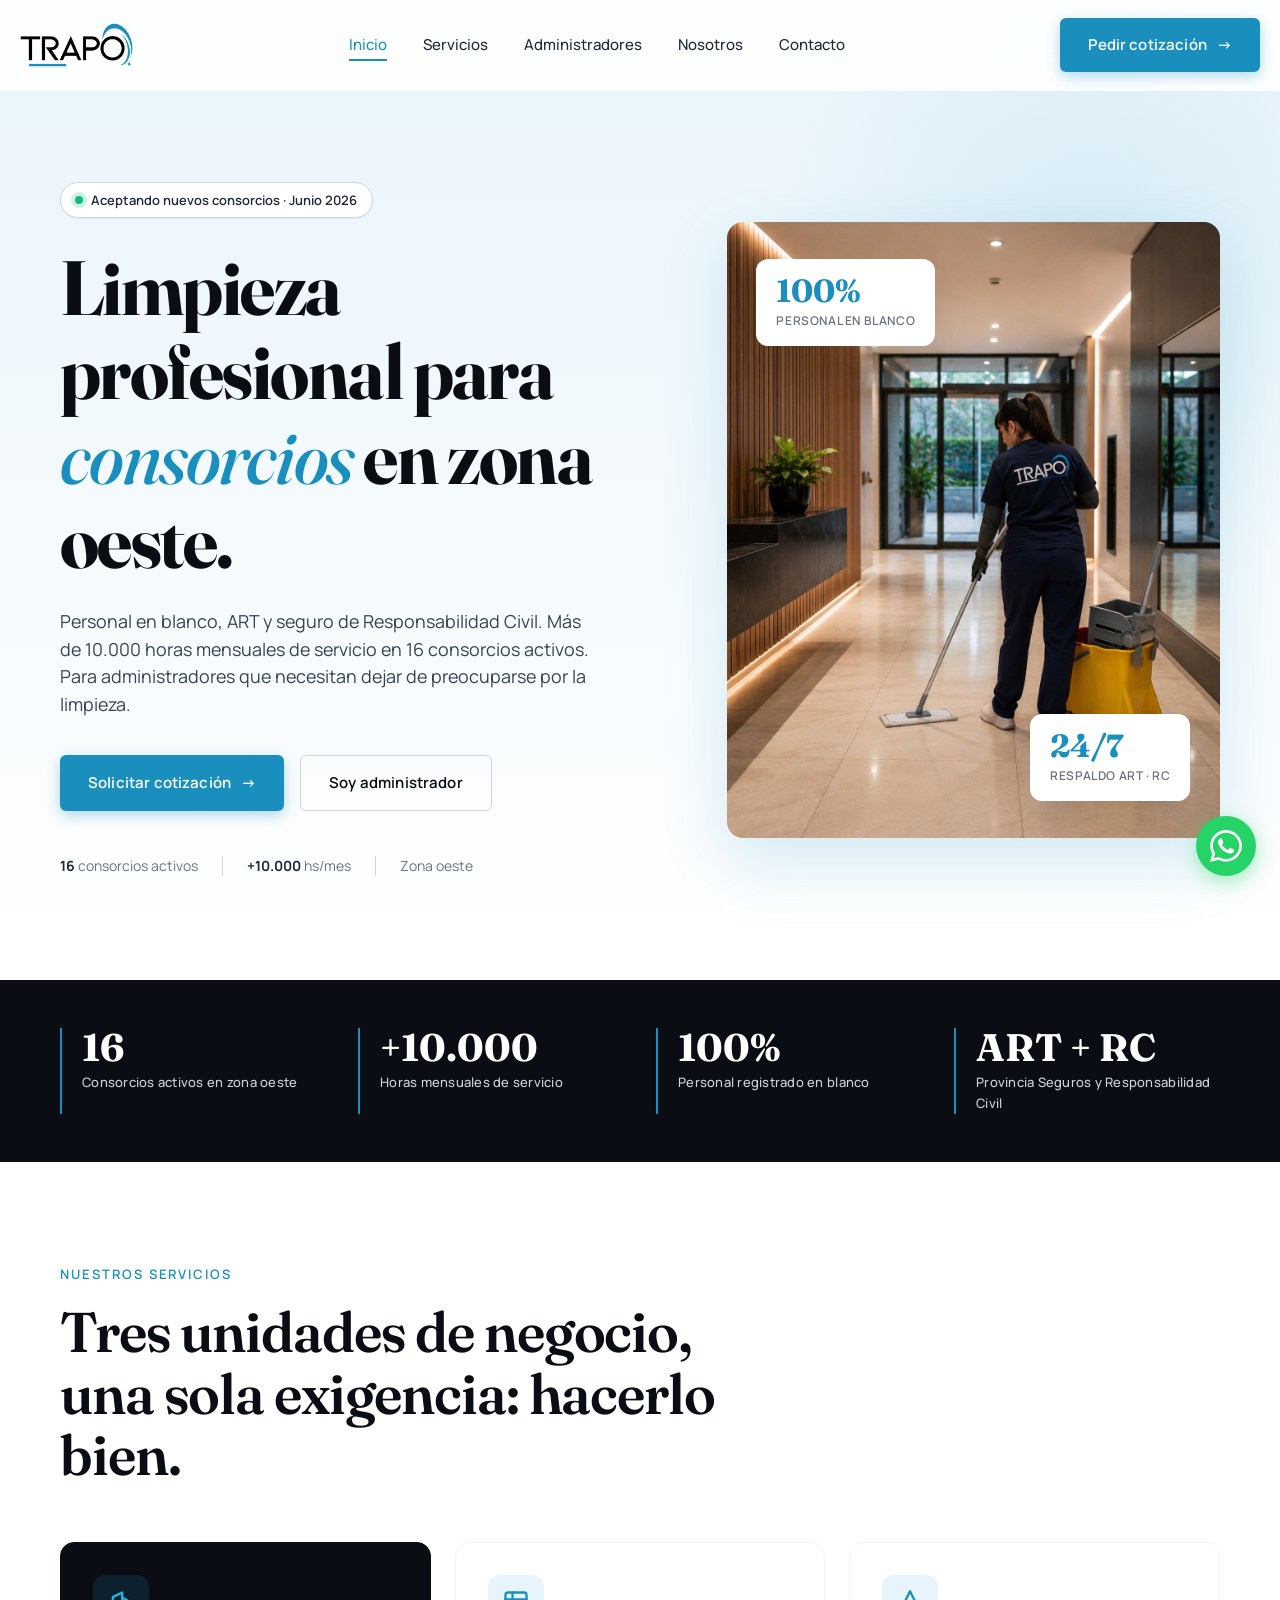
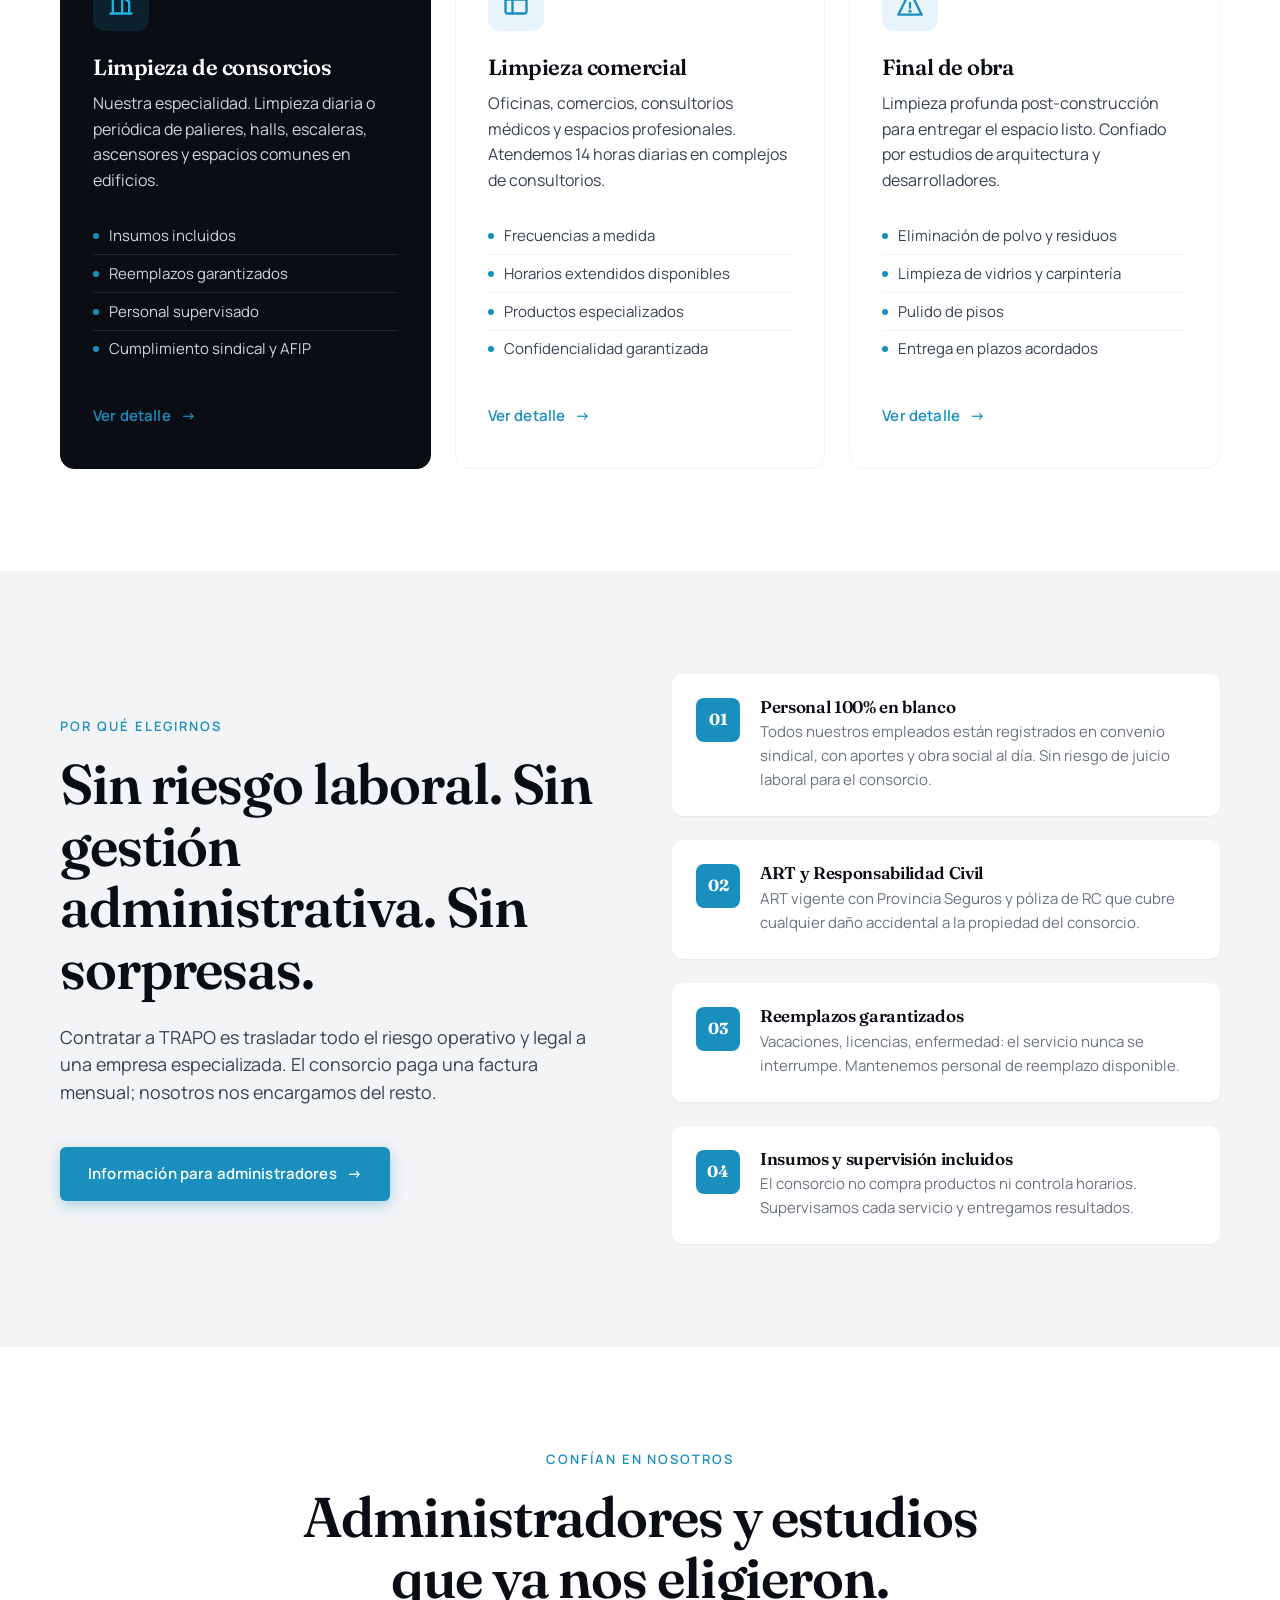
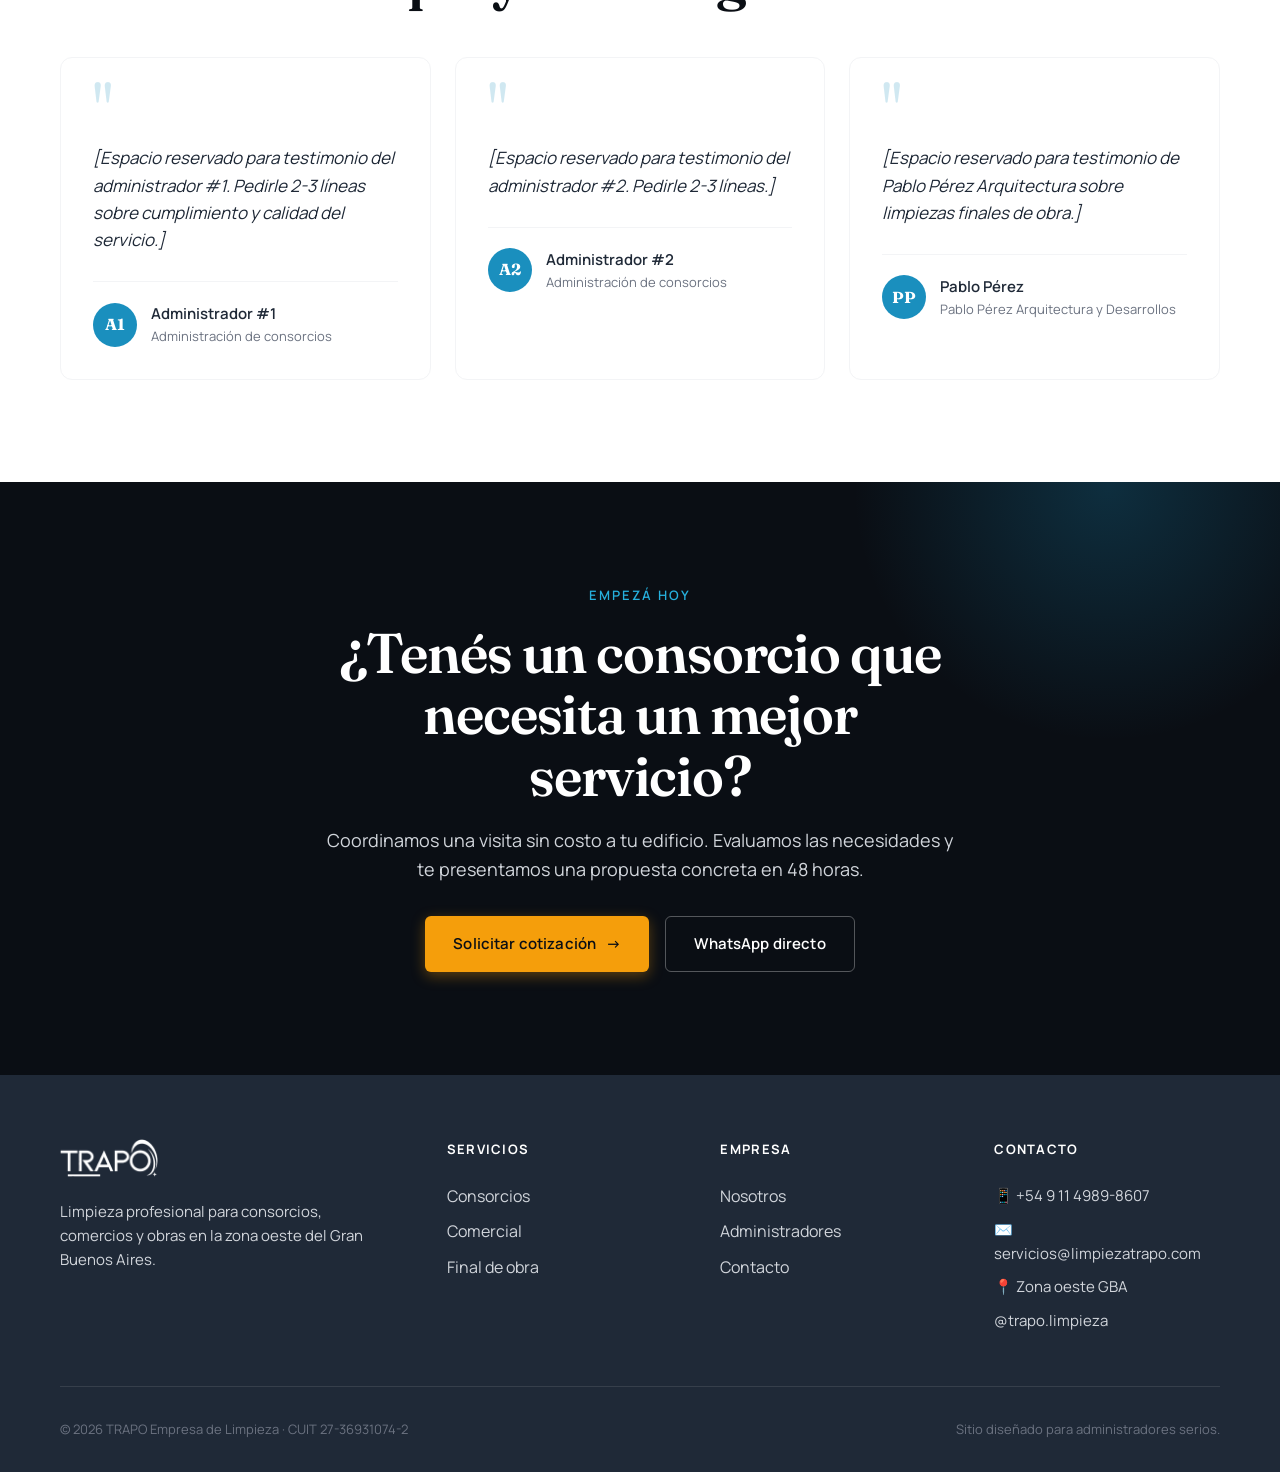
==== index.html @ 87a438f0 "Primer commit: sitio web Limpieza TRAPO" ====
<!DOCTYPE html>
<html lang="es">
<head>
  <meta charset="UTF-8">
  <meta name="viewport" content="width=device-width, initial-scale=1.0">
  <title>TRAPO · Limpieza profesional para consorcios en zona oeste</title>
  <meta name="description" content="Empresa de limpieza especializada en consorcios. Personal en blanco, ART y seguro de Responsabilidad Civil. 16 consorcios activos en zona oeste de Buenos Aires.">
  <meta property="og:title" content="TRAPO - Empresa de Limpieza">
  <meta property="og:description" content="Limpieza profesional para consorcios en zona oeste. Personal en blanco, ART y RC. Más de 10.000 horas mensuales de servicio.">
  <meta property="og:type" content="website">
  <link rel="icon" type="image/svg+xml" href="data:image/svg+xml,%3Csvg xmlns='http://www.w3.org/2000/svg' viewBox='0 0 100 100'%3E%3Crect width='100' height='100' rx='20' fill='%231A8FBE'/%3E%3Ctext x='50' y='68' font-family='Georgia' font-size='56' font-weight='bold' text-anchor='middle' fill='white'%3ET%3C/text%3E%3C/svg%3E">
  <link rel="stylesheet" href="css/style.css?v=3">
</head>
<body>

  <!-- HEADER -->
  <header class="site-header">
    <div class="container nav">
      <a href="index.html" class="logo" aria-label="TRAPO Empresa de Limpieza">
        <img src="images/logo-trapo.png?v=2" alt="TRAPO Empresa de Limpieza">
      </a>
      <ul class="nav-links">
        <li><a href="index.html" class="active">Inicio</a></li>
        <li><a href="servicios.html">Servicios</a></li>
        <li><a href="administradores.html">Administradores</a></li>
        <li><a href="nosotros.html">Nosotros</a></li>
        <li><a href="contacto.html">Contacto</a></li>
      </ul>
      <div class="nav-cta">
        <a href="contacto.html" class="btn btn-primary">Pedir cotización<span class="arrow">→</span></a>
      </div>
      <button class="mobile-toggle" aria-label="Menú">
        <span></span><span></span><span></span>
      </button>
    </div>
  </header>

  <!-- HERO -->
  <section class="hero">
    <div class="container hero-grid">
      <div class="hero-content reveal">
        <div class="hero-eyebrow">
          <span class="dot"></span>
          <span>Aceptando nuevos consorcios · Junio 2026</span>
        </div>
        <h1 class="h-display">
          Limpieza profesional para <em>consorcios</em> en zona oeste.
        </h1>
        <p class="lead">
          Personal en blanco, ART y seguro de Responsabilidad Civil. Más de 10.000 horas mensuales de servicio en 16 consorcios activos. Para administradores que necesitan dejar de preocuparse por la limpieza.
        </p>
        <div class="hero-ctas">
          <a href="contacto.html" class="btn btn-primary">Solicitar cotización<span class="arrow">→</span></a>
          <a href="administradores.html" class="btn btn-outline">Soy administrador</a>
        </div>
        <div class="hero-trust">
          <div><strong>16</strong> consorcios activos</div>
          <span class="divider"></span>
          <div><strong>+10.000</strong> hs/mes</div>
          <span class="divider"></span>
          <div>Zona oeste</div>
        </div>
      </div>

      <div class="hero-visual reveal reveal-delay-1">
        <img src="images/hero-home.jpg?v=3" alt="Personal de TRAPO realizando limpieza profesional en palier de consorcio">
        <div class="badge-stat badge-1">
          <div class="num">100%</div>
          <div class="lbl">Personal en blanco</div>
        </div>
        <div class="badge-stat badge-2">
          <div class="num">24/7</div>
          <div class="lbl">Respaldo ART · RC</div>
        </div>
      </div>
    </div>
  </section>

  <!-- TRUST STRIP -->
  <section class="trust-strip">
    <div class="container">
      <div class="trust-grid">
        <div class="trust-item reveal">
          <div class="num">16</div>
          <div class="lbl">Consorcios activos en zona oeste</div>
        </div>
        <div class="trust-item reveal reveal-delay-1">
          <div class="num">+10.000</div>
          <div class="lbl">Horas mensuales de servicio</div>
        </div>
        <div class="trust-item reveal reveal-delay-2">
          <div class="num">100%</div>
          <div class="lbl">Personal registrado en blanco</div>
        </div>
        <div class="trust-item reveal reveal-delay-3">
          <div class="num">ART + RC</div>
          <div class="lbl">Provincia Seguros y Responsabilidad Civil</div>
        </div>
      </div>
    </div>
  </section>

  <!-- SERVICIOS -->
  <section id="servicios">
    <div class="container">
      <div style="max-width: 720px; margin-bottom: 1rem;" class="reveal">
        <div class="eyebrow">Nuestros servicios</div>
        <h2 class="h-1">Tres unidades de negocio, una sola exigencia: hacerlo bien.</h2>
      </div>

      <div class="services-grid">
        <div class="service-card featured reveal">
          <div class="service-icon">
            <svg width="28" height="28" viewBox="0 0 24 24" fill="none" stroke="currentColor" stroke-width="2" stroke-linecap="round" stroke-linejoin="round">
              <path d="M3 21h18"/><path d="M5 21V7l8-4v18"/><path d="M19 21V11l-6-4"/>
            </svg>
          </div>
          <h3>Limpieza de consorcios</h3>
          <p>Nuestra especialidad. Limpieza diaria o periódica de palieres, halls, escaleras, ascensores y espacios comunes en edificios.</p>
          <ul class="features">
            <li>Insumos incluidos</li>
            <li>Reemplazos garantizados</li>
            <li>Personal supervisado</li>
            <li>Cumplimiento sindical y AFIP</li>
          </ul>
          <a href="servicios.html#consorcios" class="btn btn-ghost">Ver detalle<span class="arrow">→</span></a>
        </div>

        <div class="service-card reveal reveal-delay-1">
          <div class="service-icon">
            <svg width="28" height="28" viewBox="0 0 24 24" fill="none" stroke="currentColor" stroke-width="2" stroke-linecap="round" stroke-linejoin="round">
              <rect x="3" y="3" width="18" height="18" rx="2"/><path d="M9 3v18M3 9h18"/>
            </svg>
          </div>
          <h3>Limpieza comercial</h3>
          <p>Oficinas, comercios, consultorios médicos y espacios profesionales. Atendemos 14 horas diarias en complejos de consultorios.</p>
          <ul class="features">
            <li>Frecuencias a medida</li>
            <li>Horarios extendidos disponibles</li>
            <li>Productos especializados</li>
            <li>Confidencialidad garantizada</li>
          </ul>
          <a href="servicios.html#comercial" class="btn btn-ghost">Ver detalle<span class="arrow">→</span></a>
        </div>

        <div class="service-card reveal reveal-delay-2">
          <div class="service-icon">
            <svg width="28" height="28" viewBox="0 0 24 24" fill="none" stroke="currentColor" stroke-width="2" stroke-linecap="round" stroke-linejoin="round">
              <path d="M2 22L12 2l10 20H2z"/><path d="M12 16v-4"/><circle cx="12" cy="19" r="0.5" fill="currentColor"/>
            </svg>
          </div>
          <h3>Final de obra</h3>
          <p>Limpieza profunda post-construcción para entregar el espacio listo. Confiado por estudios de arquitectura y desarrolladores.</p>
          <ul class="features">
            <li>Eliminación de polvo y residuos</li>
            <li>Limpieza de vidrios y carpintería</li>
            <li>Pulido de pisos</li>
            <li>Entrega en plazos acordados</li>
          </ul>
          <a href="servicios.html#obra" class="btn btn-ghost">Ver detalle<span class="arrow">→</span></a>
        </div>
      </div>
    </div>
  </section>

  <!-- POR QUE TRAPO -->
  <section class="why-section">
    <div class="container why-grid">
      <div class="why-content reveal">
        <div class="eyebrow">Por qué elegirnos</div>
        <h2 class="h-1">Sin riesgo laboral. Sin gestión administrativa. Sin sorpresas.</h2>
        <p class="lead">
          Contratar a TRAPO es trasladar todo el riesgo operativo y legal a una empresa especializada. El consorcio paga una factura mensual; nosotros nos encargamos del resto.
        </p>
        <a href="administradores.html" class="btn btn-primary">Información para administradores<span class="arrow">→</span></a>
      </div>

      <div class="why-list">
        <div class="why-item reveal">
          <div class="ic">01</div>
          <div>
            <h4>Personal 100% en blanco</h4>
            <p>Todos nuestros empleados están registrados en convenio sindical, con aportes y obra social al día. Sin riesgo de juicio laboral para el consorcio.</p>
          </div>
        </div>
        <div class="why-item reveal reveal-delay-1">
          <div class="ic">02</div>
          <div>
            <h4>ART y Responsabilidad Civil</h4>
            <p>ART vigente con Provincia Seguros y póliza de RC que cubre cualquier daño accidental a la propiedad del consorcio.</p>
          </div>
        </div>
        <div class="why-item reveal reveal-delay-2">
          <div class="ic">03</div>
          <div>
            <h4>Reemplazos garantizados</h4>
            <p>Vacaciones, licencias, enfermedad: el servicio nunca se interrumpe. Mantenemos personal de reemplazo disponible.</p>
          </div>
        </div>
        <div class="why-item reveal reveal-delay-3">
          <div class="ic">04</div>
          <div>
            <h4>Insumos y supervisión incluidos</h4>
            <p>El consorcio no compra productos ni controla horarios. Supervisamos cada servicio y entregamos resultados.</p>
          </div>
        </div>
      </div>
    </div>
  </section>

  <!-- REFERENCIAS -->
  <section id="referencias">
    <div class="container">
      <div style="text-align: center; max-width: 680px; margin: 0 auto;" class="reveal">
        <div class="eyebrow">Confían en nosotros</div>
        <h2 class="h-1">Administradores y estudios que ya nos eligieron.</h2>
      </div>

      <div class="references-grid">
        <div class="reference-card reveal">
          <div class="quote-mark">"</div>
          <blockquote>
            [Espacio reservado para testimonio del administrador #1. Pedirle 2-3 líneas sobre cumplimiento y calidad del servicio.]
          </blockquote>
          <div class="reference-author">
            <div class="avatar">A1</div>
            <div>
              <div class="name">Administrador #1</div>
              <div class="role">Administración de consorcios</div>
            </div>
          </div>
        </div>

        <div class="reference-card reveal reveal-delay-1">
          <div class="quote-mark">"</div>
          <blockquote>
            [Espacio reservado para testimonio del administrador #2. Pedirle 2-3 líneas.]
          </blockquote>
          <div class="reference-author">
            <div class="avatar">A2</div>
            <div>
              <div class="name">Administrador #2</div>
              <div class="role">Administración de consorcios</div>
            </div>
          </div>
        </div>

        <div class="reference-card reveal reveal-delay-2">
          <div class="quote-mark">"</div>
          <blockquote>
            [Espacio reservado para testimonio de Pablo Pérez Arquitectura sobre limpiezas finales de obra.]
          </blockquote>
          <div class="reference-author">
            <div class="avatar">PP</div>
            <div>
              <div class="name">Pablo Pérez</div>
              <div class="role">Pablo Pérez Arquitectura y Desarrollos</div>
            </div>
          </div>
        </div>
      </div>
    </div>
  </section>

  <!-- CTA FINAL -->
  <section class="cta-section">
    <div class="container cta-content reveal">
      <div class="eyebrow" style="color: var(--trapo-cyan)">Empezá hoy</div>
      <h2 class="h-1">¿Tenés un consorcio que necesita un mejor servicio?</h2>
      <p>Coordinamos una visita sin costo a tu edificio. Evaluamos las necesidades y te presentamos una propuesta concreta en 48 horas.</p>
      <div class="cta-buttons">
        <a href="contacto.html" class="btn btn-accent">Solicitar cotización<span class="arrow">→</span></a>
        <a href="https://wa.me/5491149898607" class="btn btn-outline" style="color: white; border-color: rgba(255,255,255,0.3);">WhatsApp directo</a>
      </div>
    </div>
  </section>

  <!-- FOOTER -->
  <footer class="footer">
    <div class="container">
      <div class="footer-grid">
        <div class="footer-brand">
          <a href="index.html" class="logo" aria-label="TRAPO Empresa de Limpieza">
            <img src="images/logo-trapo.png?v=2" alt="TRAPO Empresa de Limpieza">
          </a>
          <p>Limpieza profesional para consorcios, comercios y obras en la zona oeste del Gran Buenos Aires.</p>
        </div>
        <div>
          <h5>Servicios</h5>
          <ul>
            <li><a href="servicios.html#consorcios">Consorcios</a></li>
            <li><a href="servicios.html#comercial">Comercial</a></li>
            <li><a href="servicios.html#obra">Final de obra</a></li>
          </ul>
        </div>
        <div>
          <h5>Empresa</h5>
          <ul>
            <li><a href="nosotros.html">Nosotros</a></li>
            <li><a href="administradores.html">Administradores</a></li>
            <li><a href="contacto.html">Contacto</a></li>
          </ul>
        </div>
        <div>
          <h5>Contacto</h5>
          <ul class="footer-contact">
            <li>📱 +54 9 11 4989-8607</li>
            <li>✉️ servicios@limpiezatrapo.com</li>
            <li>📍 Zona oeste GBA</li>
            <li><a href="https://instagram.com/trapo.limpieza" target="_blank">@trapo.limpieza</a></li>
          </ul>
        </div>
      </div>
      <div class="footer-bottom">
        <div>© 2026 TRAPO Empresa de Limpieza · CUIT 27-36931074-2</div>
        <div>Sitio diseñado para administradores serios.</div>
      </div>
    </div>
  </footer>

  <script src="js/main.js?v=2"></script>
  <!-- BOTON FLOTANTE WHATSAPP -->
  <a href="https://wa.me/5491149898607?text=Hola%20TRAPO,%20quer%C3%ADa%20consultarles%20sobre%20sus%20servicios%20de%20limpieza" class="wa-float" target="_blank" aria-label="Contactar por WhatsApp">
    <span class="wa-float-label">¿Hablamos por WhatsApp?</span>
    <div class="wa-float-btn">
      <svg viewBox="0 0 24 24" fill="currentColor"><path d="M.057 24l1.687-6.163c-1.041-1.804-1.588-3.849-1.587-5.946.003-6.556 5.338-11.891 11.893-11.891 3.181.001 6.167 1.24 8.413 3.488 2.245 2.248 3.481 5.236 3.48 8.414-.003 6.557-5.338 11.892-11.893 11.892-1.99-.001-3.951-.5-5.688-1.448l-6.305 1.654zm6.597-3.807c1.676.995 3.276 1.591 5.392 1.592 5.448 0 9.886-4.434 9.889-9.885.002-5.462-4.415-9.89-9.881-9.892-5.452 0-9.887 4.434-9.889 9.884-.001 2.225.651 3.891 1.746 5.634l-.999 3.648 3.742-.981zm11.387-5.464c-.074-.124-.272-.198-.57-.347-.297-.149-1.758-.868-2.031-.967-.272-.099-.47-.149-.669.149-.198.297-.768.967-.941 1.165-.173.198-.347.223-.644.074-.297-.149-1.255-.462-2.39-1.475-.883-.788-1.48-1.761-1.653-2.059-.173-.297-.018-.458.13-.606.134-.133.297-.347.446-.521.151-.172.2-.296.3-.495.099-.198.05-.372-.025-.521-.075-.148-.669-1.611-.916-2.206-.242-.579-.487-.501-.669-.51l-.57-.01c-.198 0-.52.074-.792.372s-1.04 1.016-1.04 2.479 1.065 2.876 1.213 3.074c.149.198 2.095 3.2 5.076 4.487.709.306 1.263.489 1.694.626.712.226 1.36.194 1.872.118.571-.085 1.758-.719 2.006-1.413.248-.695.248-1.29.173-1.414z"/></svg>
    </div>
  </a>
</body>
</html>
---- css/style.css ----
/* ============================================
   TRAPO - Empresa de Limpieza
   Sistema de diseño
   ============================================ */

@import url('https://fonts.googleapis.com/css2?family=Fraunces:opsz,wght@9..144,400;9..144,500;9..144,600;9..144,700;9..144,800&family=Manrope:wght@300;400;500;600;700;800&display=swap');

:root {
  /* Paleta TRAPO */
  --trapo-blue: #1A8FBE;
  --trapo-blue-dark: #0F6B92;
  --trapo-blue-light: #E8F4FB;
  --trapo-cyan: #26B0DD;
  --trapo-black: #0A0E14;
  --trapo-charcoal: #1F2937;
  --trapo-gray-700: #374151;
  --trapo-gray-500: #6B7280;
  --trapo-gray-300: #D1D5DB;
  --trapo-gray-100: #F3F4F6;
  --trapo-white: #FFFFFF;
  --trapo-accent: #F59E0B; /* CTAs */
  --trapo-accent-dark: #D97706;

  /* Tipografía */
  --font-display: 'Fraunces', Georgia, serif;
  --font-body: 'Manrope', -apple-system, sans-serif;

  /* Espaciado */
  --section-padding: clamp(4rem, 8vw, 7rem);
  --container-max: 1240px;
  --container-padding: clamp(1.25rem, 4vw, 2.5rem);

  /* Sombras */
  --shadow-sm: 0 1px 2px rgba(10, 14, 20, 0.05);
  --shadow-md: 0 4px 16px rgba(10, 14, 20, 0.08);
  --shadow-lg: 0 16px 48px rgba(10, 14, 20, 0.12);
  --shadow-xl: 0 24px 64px rgba(26, 143, 190, 0.18);

  /* Transiciones */
  --t-fast: 180ms ease;
  --t-base: 280ms cubic-bezier(0.22, 1, 0.36, 1);
  --t-slow: 480ms cubic-bezier(0.22, 1, 0.36, 1);
}

/* ============================================
   Reset y base
   ============================================ */
*, *::before, *::after {
  margin: 0;
  padding: 0;
  box-sizing: border-box;
}

html {
  scroll-behavior: smooth;
  -webkit-font-smoothing: antialiased;
  -moz-osx-font-smoothing: grayscale;
}

body {
  font-family: var(--font-body);
  font-size: 16px;
  line-height: 1.6;
  color: var(--trapo-charcoal);
  background: var(--trapo-white);
  overflow-x: hidden;
}

img {
  max-width: 100%;
  height: auto;
  display: block;
}

a {
  color: inherit;
  text-decoration: none;
  transition: var(--t-fast);
}

button {
  font-family: inherit;
  cursor: pointer;
  border: none;
  background: none;
}

/* ============================================
   Tipografía
   ============================================ */
h1, h2, h3, h4 {
  font-family: var(--font-display);
  font-weight: 600;
  line-height: 1.1;
  letter-spacing: -0.02em;
  color: var(--trapo-black);
}

.h-display {
  font-size: clamp(2.5rem, 6vw, 5rem);
  font-weight: 700;
  font-variation-settings: "opsz" 144;
}

.h-1 { font-size: clamp(2rem, 4.5vw, 3.5rem); }
.h-2 { font-size: clamp(1.75rem, 3.5vw, 2.5rem); }
.h-3 { font-size: clamp(1.25rem, 2vw, 1.5rem); font-weight: 600; }

.eyebrow {
  font-family: var(--font-body);
  font-size: 0.8125rem;
  font-weight: 600;
  letter-spacing: 0.15em;
  text-transform: uppercase;
  color: var(--trapo-blue);
  margin-bottom: 1rem;
}

.lead {
  font-size: clamp(1.0625rem, 1.4vw, 1.25rem);
  line-height: 1.55;
  color: var(--trapo-gray-700);
  font-weight: 400;
}

/* ============================================
   Layout
   ============================================ */
.container {
  max-width: var(--container-max);
  margin: 0 auto;
  padding-left: var(--container-padding);
  padding-right: var(--container-padding);
}

section {
  padding-top: var(--section-padding);
  padding-bottom: var(--section-padding);
}

/* ============================================
   Botones
   ============================================ */
.btn {
  display: inline-flex;
  align-items: center;
  gap: 0.625rem;
  padding: 0.95rem 1.75rem;
  font-family: var(--font-body);
  font-size: 0.9375rem;
  font-weight: 600;
  letter-spacing: 0.01em;
  border-radius: 6px;
  transition: var(--t-base);
  white-space: nowrap;
}

.btn-primary {
  background: var(--trapo-blue);
  color: var(--trapo-white);
  box-shadow: 0 4px 14px rgba(26, 143, 190, 0.35);
}
.btn-primary:hover {
  background: var(--trapo-blue-dark);
  transform: translateY(-2px);
  box-shadow: 0 8px 24px rgba(26, 143, 190, 0.45);
}

.btn-accent {
  background: var(--trapo-accent);
  color: var(--trapo-black);
  box-shadow: 0 4px 14px rgba(245, 158, 11, 0.35);
}
.btn-accent:hover {
  background: var(--trapo-accent-dark);
  color: var(--trapo-white);
  transform: translateY(-2px);
}

.btn-outline {
  background: transparent;
  color: var(--trapo-black);
  border: 1.5px solid var(--trapo-gray-300);
}
.btn-outline:hover {
  border-color: var(--trapo-blue);
  color: var(--trapo-blue);
}

.btn-ghost {
  background: transparent;
  color: var(--trapo-blue);
  padding: 0.5rem 0;
}
.btn-ghost:hover {
  color: var(--trapo-blue-dark);
  gap: 0.875rem;
}

.btn .arrow {
  transition: transform var(--t-base);
}
.btn:hover .arrow {
  transform: translateX(3px);
}

/* ============================================
   Header / Navbar
   ============================================ */
.site-header {
  position: fixed;
  top: 0;
  left: 0;
  right: 0;
  z-index: 1000;
  background: rgba(255, 255, 255, 0.92);
  backdrop-filter: blur(20px) saturate(180%);
  -webkit-backdrop-filter: blur(20px) saturate(180%);
  border-bottom: 1px solid transparent;
  transition: var(--t-base);
}
.site-header.scrolled {
  border-bottom-color: var(--trapo-gray-100);
  box-shadow: var(--shadow-sm);
}

.nav {
  display: flex;
  align-items: center;
  justify-content: space-between;
  padding: 1.125rem 0;
}

.logo {
  display: inline-flex;
  align-items: center;
  text-decoration: none;
  transition: var(--t-fast);
  flex-shrink: 0;
}
.logo:hover { opacity: 0.85; }
.logo img {
  height: 44px;
  width: auto;
  max-width: 160px;
  display: block;
  object-fit: contain;
}
/* Footer mantiene texto blanco bajo el logo */
.footer .logo img {
  filter: brightness(0) invert(1);
  height: 38px;
  max-width: 140px;
}
@media (max-width: 720px) {
  .logo img { height: 36px; max-width: 130px; }
}

.nav-links {
  display: flex;
  gap: 2.25rem;
  list-style: none;
}
.nav-links a {
  font-size: 0.9375rem;
  font-weight: 500;
  color: var(--trapo-charcoal);
  position: relative;
}
.nav-links a::after {
  content: '';
  position: absolute;
  bottom: -6px;
  left: 0;
  right: 0;
  height: 2px;
  background: var(--trapo-blue);
  transform: scaleX(0);
  transform-origin: left;
  transition: transform var(--t-base);
}
.nav-links a:hover::after,
.nav-links a.active::after {
  transform: scaleX(1);
}
.nav-links a.active { color: var(--trapo-blue); }

.nav-cta { display: flex; gap: 0.75rem; align-items: center; }

.mobile-toggle {
  display: none;
  width: 40px;
  height: 40px;
  position: relative;
}
.mobile-toggle span {
  position: absolute;
  left: 8px;
  right: 8px;
  height: 2px;
  background: var(--trapo-black);
  transition: var(--t-base);
}
.mobile-toggle span:nth-child(1) { top: 13px; }
.mobile-toggle span:nth-child(2) { top: 19px; }
.mobile-toggle span:nth-child(3) { top: 25px; }
.mobile-toggle.open span:nth-child(1) { top: 19px; transform: rotate(45deg); }
.mobile-toggle.open span:nth-child(2) { opacity: 0; }
.mobile-toggle.open span:nth-child(3) { top: 19px; transform: rotate(-45deg); }

/* ============================================
   HERO
   ============================================ */
.hero {
  padding-top: calc(var(--section-padding) + 5rem);
  position: relative;
  overflow: hidden;
  background: linear-gradient(180deg, var(--trapo-blue-light) 0%, var(--trapo-white) 100%);
}
.hero::before {
  content: '';
  position: absolute;
  top: -10%;
  right: -15%;
  width: 60vw;
  height: 60vw;
  max-width: 800px;
  max-height: 800px;
  background: radial-gradient(circle, rgba(26, 143, 190, 0.12) 0%, transparent 60%);
  border-radius: 50%;
  z-index: 0;
}

.hero-grid {
  display: grid;
  grid-template-columns: 1.1fr 0.9fr;
  gap: 4rem;
  align-items: center;
  position: relative;
  z-index: 1;
}

.hero-eyebrow {
  display: inline-flex;
  align-items: center;
  gap: 0.5rem;
  padding: 0.4rem 0.9rem;
  background: var(--trapo-white);
  border: 1px solid var(--trapo-gray-300);
  border-radius: 999px;
  font-size: 0.8125rem;
  font-weight: 600;
  color: var(--trapo-charcoal);
  margin-bottom: 1.75rem;
  box-shadow: var(--shadow-sm);
}
.hero-eyebrow .dot {
  width: 8px;
  height: 8px;
  background: #10B981;
  border-radius: 50%;
  box-shadow: 0 0 0 4px rgba(16, 185, 129, 0.2);
}

.hero h1 {
  margin-bottom: 1.5rem;
}
.hero h1 em {
  font-style: italic;
  color: var(--trapo-blue);
  font-weight: 500;
}

.hero p.lead {
  margin-bottom: 2.25rem;
  max-width: 540px;
}

.hero-ctas {
  display: flex;
  gap: 1rem;
  flex-wrap: wrap;
  margin-bottom: 2.75rem;
}

.hero-trust {
  display: flex;
  align-items: center;
  gap: 1.5rem;
  font-size: 0.875rem;
  color: var(--trapo-gray-500);
}
.hero-trust strong {
  color: var(--trapo-charcoal);
  font-weight: 700;
}
.hero-trust .divider {
  width: 1px;
  height: 20px;
  background: var(--trapo-gray-300);
}

/* Hero visual */
.hero-visual {
  position: relative;
  aspect-ratio: 4/5;
  border-radius: 16px;
  overflow: hidden;
  box-shadow: var(--shadow-xl);
}
.hero-visual img {
  width: 100%;
  height: 100%;
  object-fit: cover;
}
.hero-visual .badge-stat {
  position: absolute;
  background: var(--trapo-white);
  padding: 1rem 1.25rem;
  border-radius: 12px;
  box-shadow: var(--shadow-lg);
  z-index: 2;
  white-space: nowrap;
}
.hero-visual .badge-stat .num {
  font-family: var(--font-display);
  font-size: 2rem;
  font-weight: 700;
  color: var(--trapo-blue);
  line-height: 1;
}
.hero-visual .badge-stat .lbl {
  font-size: 0.75rem;
  font-weight: 600;
  color: var(--trapo-gray-500);
  letter-spacing: 0.05em;
  text-transform: uppercase;
  margin-top: 0.25rem;
}
.hero-visual .badge-1 { top: 6%; left: 6%; }
.hero-visual .badge-2 { bottom: 6%; right: 6%; }

/* ============================================
   Strip de stats / trust
   ============================================ */
.trust-strip {
  background: var(--trapo-black);
  padding: 3rem 0;
}
.trust-grid {
  display: grid;
  grid-template-columns: repeat(4, 1fr);
  gap: 2rem;
}
.trust-item {
  text-align: left;
  color: var(--trapo-white);
  border-left: 2px solid var(--trapo-blue);
  padding-left: 1.25rem;
}
.trust-item .num {
  font-family: var(--font-display);
  font-size: clamp(1.75rem, 3vw, 2.5rem);
  font-weight: 700;
  color: var(--trapo-white);
  line-height: 1;
  margin-bottom: 0.375rem;
}
.trust-item .lbl {
  font-size: 0.8125rem;
  font-weight: 500;
  color: var(--trapo-gray-300);
  letter-spacing: 0.02em;
}

/* ============================================
   Servicios
   ============================================ */
.services-grid {
  display: grid;
  grid-template-columns: repeat(3, 1fr);
  gap: 1.5rem;
  margin-top: 3.5rem;
}
.service-card {
  background: var(--trapo-white);
  border: 1px solid var(--trapo-gray-100);
  border-radius: 14px;
  padding: 2rem;
  transition: var(--t-base);
  display: flex;
  flex-direction: column;
  position: relative;
  overflow: hidden;
}
.service-card::before {
  content: '';
  position: absolute;
  top: 0; left: 0; right: 0;
  height: 3px;
  background: var(--trapo-blue);
  transform: scaleX(0);
  transform-origin: left;
  transition: transform var(--t-base);
}
.service-card:hover {
  transform: translateY(-4px);
  box-shadow: var(--shadow-lg);
  border-color: transparent;
}
.service-card:hover::before { transform: scaleX(1); }

.service-icon {
  width: 56px;
  height: 56px;
  background: var(--trapo-blue-light);
  color: var(--trapo-blue);
  border-radius: 12px;
  display: grid;
  place-items: center;
  margin-bottom: 1.5rem;
}
.service-card h3 { margin-bottom: 0.75rem; font-size: 1.375rem; }
.service-card p { color: var(--trapo-gray-700); margin-bottom: 1.5rem; flex: 1; }
.service-card .features {
  list-style: none;
  margin-bottom: 1.75rem;
}
.service-card .features li {
  font-size: 0.9375rem;
  padding: 0.4rem 0;
  display: flex;
  align-items: center;
  gap: 0.625rem;
  color: var(--trapo-gray-700);
  border-bottom: 1px solid var(--trapo-gray-100);
}
.service-card .features li:last-child { border-bottom: none; }
.service-card .features li::before {
  content: '';
  width: 6px;
  height: 6px;
  background: var(--trapo-blue);
  border-radius: 50%;
  flex-shrink: 0;
}

.service-card.featured {
  background: var(--trapo-black);
  color: var(--trapo-white);
  border-color: var(--trapo-black);
}
.service-card.featured h3 { color: var(--trapo-white); }
.service-card.featured p { color: var(--trapo-gray-300); }
.service-card.featured .features li {
  color: var(--trapo-gray-300);
  border-bottom-color: rgba(255,255,255,0.1);
}
.service-card.featured .service-icon {
  background: rgba(26, 143, 190, 0.15);
  color: var(--trapo-cyan);
}
.service-card.featured::before { background: var(--trapo-cyan); }

/* ============================================
   Por que TRAPO
   ============================================ */
.why-section {
  background: var(--trapo-gray-100);
}
.why-grid {
  display: grid;
  grid-template-columns: 1fr 1fr;
  gap: 4rem;
  align-items: center;
}
.why-content h2 { margin-bottom: 1.5rem; }
.why-content > p.lead { margin-bottom: 2.5rem; }

.why-list {
  display: grid;
  gap: 1.5rem;
}
.why-item {
  display: flex;
  gap: 1.25rem;
  padding: 1.5rem;
  background: var(--trapo-white);
  border-radius: 10px;
  box-shadow: var(--shadow-sm);
  transition: var(--t-base);
}
.why-item:hover { box-shadow: var(--shadow-md); transform: translateX(4px); }
.why-item .ic {
  flex-shrink: 0;
  width: 44px;
  height: 44px;
  background: var(--trapo-blue);
  color: var(--trapo-white);
  border-radius: 8px;
  display: grid;
  place-items: center;
  font-weight: 700;
  font-family: var(--font-display);
}
.why-item h4 {
  font-size: 1.0625rem;
  margin-bottom: 0.25rem;
  font-weight: 600;
}
.why-item p {
  font-size: 0.9375rem;
  color: var(--trapo-gray-500);
}

/* ============================================
   Testimonios / Referencias
   ============================================ */
.references-grid {
  display: grid;
  grid-template-columns: repeat(3, 1fr);
  gap: 1.5rem;
  margin-top: 3rem;
}
.reference-card {
  background: var(--trapo-white);
  border: 1px solid var(--trapo-gray-100);
  border-radius: 12px;
  padding: 2rem;
  position: relative;
}
.reference-card .quote-mark {
  font-family: var(--font-display);
  font-size: 4rem;
  line-height: 0.6;
  color: var(--trapo-blue);
  opacity: 0.2;
  margin-bottom: 1rem;
}
.reference-card blockquote {
  font-size: 1.0625rem;
  line-height: 1.6;
  color: var(--trapo-charcoal);
  margin-bottom: 1.75rem;
  font-style: italic;
}
.reference-author {
  display: flex;
  align-items: center;
  gap: 0.875rem;
  padding-top: 1.25rem;
  border-top: 1px solid var(--trapo-gray-100);
}
.reference-author .avatar {
  width: 44px;
  height: 44px;
  background: var(--trapo-blue);
  color: var(--trapo-white);
  border-radius: 50%;
  display: grid;
  place-items: center;
  font-weight: 700;
  font-family: var(--font-display);
}
.reference-author .name { font-weight: 600; font-size: 0.9375rem; }
.reference-author .role { font-size: 0.8125rem; color: var(--trapo-gray-500); }

/* ============================================
   CTA Final
   ============================================ */
.cta-section {
  background: var(--trapo-black);
  color: var(--trapo-white);
  position: relative;
  overflow: hidden;
}
.cta-section::before {
  content: '';
  position: absolute;
  top: -50%;
  right: -10%;
  width: 50vw;
  height: 50vw;
  max-width: 600px;
  max-height: 600px;
  background: radial-gradient(circle, rgba(26, 143, 190, 0.25) 0%, transparent 60%);
  border-radius: 50%;
}
.cta-content {
  position: relative;
  z-index: 1;
  text-align: center;
  max-width: 720px;
  margin: 0 auto;
}
.cta-content h2 { color: var(--trapo-white); margin-bottom: 1.25rem; }
.cta-content p { color: var(--trapo-gray-300); margin-bottom: 2rem; font-size: 1.125rem; }
.cta-buttons { display: flex; gap: 1rem; justify-content: center; flex-wrap: wrap; }

/* ============================================
   Footer
   ============================================ */
.footer {
  background: var(--trapo-charcoal);
  color: var(--trapo-gray-300);
  padding: 4rem 0 2rem;
}
.footer-grid {
  display: grid;
  grid-template-columns: 1.5fr 1fr 1fr 1fr;
  gap: 3rem;
  margin-bottom: 3rem;
}
.footer h5 {
  font-family: var(--font-body);
  font-size: 0.8125rem;
  font-weight: 700;
  letter-spacing: 0.1em;
  text-transform: uppercase;
  color: var(--trapo-white);
  margin-bottom: 1.25rem;
}
.footer ul { list-style: none; }
.footer ul li { padding: 0.3rem 0; }
.footer a:hover { color: var(--trapo-cyan); }
.footer-brand p { margin: 1rem 0 1.5rem; font-size: 0.9375rem; max-width: 320px; }
.footer-contact { font-size: 0.9375rem; }
.footer-contact li {
  display: flex;
  gap: 0.625rem;
  align-items: flex-start;
}
.footer-bottom {
  padding-top: 2rem;
  border-top: 1px solid rgba(255,255,255,0.1);
  display: flex;
  justify-content: space-between;
  font-size: 0.8125rem;
  color: var(--trapo-gray-500);
}

/* ============================================
   Page Hero (paginas internas)
   ============================================ */
.page-hero {
  padding-top: calc(var(--section-padding) + 4rem);
  padding-bottom: var(--section-padding);
  background: linear-gradient(135deg, var(--trapo-blue-light) 0%, var(--trapo-white) 100%);
  position: relative;
}
.page-hero .container { position: relative; z-index: 1; }
.page-hero h1 { margin-bottom: 1rem; }
.page-hero .lead { max-width: 720px; }
.breadcrumb {
  display: flex;
  gap: 0.5rem;
  font-size: 0.875rem;
  color: var(--trapo-gray-500);
  margin-bottom: 1.5rem;
}
.breadcrumb a:hover { color: var(--trapo-blue); }
.breadcrumb .sep { color: var(--trapo-gray-300); }

/* ============================================
   Formulario de cotización
   ============================================ */
.form-section {
  background: var(--trapo-gray-100);
}
.form-grid {
  display: grid;
  grid-template-columns: 1fr 1.5fr;
  gap: 4rem;
  align-items: start;
}
.form-info h2 { margin-bottom: 1.25rem; }
.form-info > p { margin-bottom: 2rem; color: var(--trapo-gray-700); }
.form-steps { display: grid; gap: 1.25rem; }
.form-step {
  display: flex;
  gap: 1rem;
  align-items: flex-start;
}
.form-step .step-num {
  flex-shrink: 0;
  width: 36px;
  height: 36px;
  background: var(--trapo-blue);
  color: var(--trapo-white);
  border-radius: 50%;
  display: grid;
  place-items: center;
  font-family: var(--font-display);
  font-weight: 700;
  font-size: 1rem;
}
.form-step h4 { font-size: 1rem; margin-bottom: 0.25rem; }
.form-step p { font-size: 0.9375rem; color: var(--trapo-gray-500); }

.quote-form {
  background: var(--trapo-white);
  padding: 2.5rem;
  border-radius: 14px;
  box-shadow: var(--shadow-md);
}
.form-row {
  display: grid;
  grid-template-columns: 1fr 1fr;
  gap: 1.25rem;
  margin-bottom: 1.25rem;
}
.form-field { display: flex; flex-direction: column; }
.form-field.full { grid-column: 1 / -1; }
.form-field label {
  font-size: 0.875rem;
  font-weight: 600;
  color: var(--trapo-charcoal);
  margin-bottom: 0.4rem;
}
.form-field label .req { color: #DC2626; }
.form-field input,
.form-field select,
.form-field textarea {
  font-family: inherit;
  font-size: 0.9375rem;
  padding: 0.75rem 0.875rem;
  border: 1.5px solid var(--trapo-gray-300);
  border-radius: 8px;
  background: var(--trapo-white);
  transition: var(--t-fast);
  color: var(--trapo-charcoal);
}
.form-field input:focus,
.form-field select:focus,
.form-field textarea:focus {
  outline: none;
  border-color: var(--trapo-blue);
  box-shadow: 0 0 0 3px rgba(26, 143, 190, 0.15);
}
.form-field textarea { resize: vertical; min-height: 110px; }
.form-submit { width: 100%; justify-content: center; padding: 1.05rem; font-size: 1rem; }
.form-disclaimer {
  font-size: 0.8125rem;
  color: var(--trapo-gray-500);
  margin-top: 1rem;
  text-align: center;
}

/* ============================================
   Responsive
   ============================================ */
@media (max-width: 1024px) {
  .hero-grid { grid-template-columns: 1fr; gap: 3rem; }
  .hero-visual { max-width: 460px; margin: 0 auto; }
  .why-grid, .form-grid { grid-template-columns: 1fr; gap: 3rem; }
  .services-grid { grid-template-columns: 1fr 1fr; }
  .references-grid { grid-template-columns: 1fr; }
  .footer-grid { grid-template-columns: 1fr 1fr; }
  .trust-grid { grid-template-columns: 1fr 1fr; gap: 2rem; }
}

@media (max-width: 720px) {
  .nav-links { display: none; }
  .mobile-toggle { display: block; }
  .nav-cta .btn:not(.btn-primary) { display: none; }
  .services-grid { grid-template-columns: 1fr; }
  .footer-grid { grid-template-columns: 1fr; gap: 2.5rem; }
  .footer-bottom { flex-direction: column; gap: 0.75rem; text-align: center; }
  .form-row { grid-template-columns: 1fr; }
  .quote-form { padding: 1.75rem 1.5rem; }
  .hero-visual .badge-1 { left: -4%; padding: 0.75rem 1rem; }
  .hero-visual .badge-2 { right: -4%; padding: 0.75rem 1rem; }
  .hero-visual .badge-stat .num { font-size: 1.5rem; }

  /* Mobile nav drawer */
  .nav-links.open {
    display: flex;
    position: absolute;
    top: 100%;
    left: 0;
    right: 0;
    background: var(--trapo-white);
    flex-direction: column;
    padding: 1.5rem var(--container-padding);
    gap: 1rem;
    border-bottom: 1px solid var(--trapo-gray-100);
    box-shadow: var(--shadow-md);
  }
}

/* ============================================
   Animaciones de entrada (scroll reveal)
   ============================================ */
.reveal {
  opacity: 0;
  transform: translateY(20px);
  transition: opacity 0.7s ease, transform 0.7s cubic-bezier(0.22, 1, 0.36, 1);
}
.reveal.visible {
  opacity: 1;
  transform: translateY(0);
}
.reveal-delay-1 { transition-delay: 0.1s; }
.reveal-delay-2 { transition-delay: 0.2s; }
.reveal-delay-3 { transition-delay: 0.3s; }

@media (prefers-reduced-motion: reduce) {
  *, *::before, *::after {
    animation-duration: 0.01ms !important;
    transition-duration: 0.01ms !important;
  }
  .reveal { opacity: 1; transform: none; }
}

/* ============================================
   Boton flotante de WhatsApp
   ============================================ */
.wa-float {
  position: fixed;
  bottom: 24px;
  right: 24px;
  z-index: 999;
  display: flex;
  align-items: center;
  gap: 0;
  text-decoration: none;
  transition: var(--t-base);
}
.wa-float-btn {
  width: 60px;
  height: 60px;
  border-radius: 50%;
  background: #25D366;
  display: grid;
  place-items: center;
  box-shadow: 0 6px 20px rgba(37, 211, 102, 0.4);
  position: relative;
  transition: var(--t-base);
}
.wa-float-btn svg {
  width: 32px;
  height: 32px;
  color: white;
}
.wa-float-btn::before {
  content: '';
  position: absolute;
  inset: -6px;
  border-radius: 50%;
  border: 2px solid #25D366;
  opacity: 0;
  animation: wa-pulse 2.5s ease-out infinite;
}
@keyframes wa-pulse {
  0% { opacity: 0.6; transform: scale(0.95); }
  100% { opacity: 0; transform: scale(1.3); }
}
.wa-float-label {
  position: absolute;
  right: 72px;
  background: var(--trapo-black);
  color: white;
  font-size: 0.875rem;
  font-weight: 600;
  padding: 0.65rem 1rem;
  border-radius: 8px;
  white-space: nowrap;
  opacity: 0;
  transform: translateX(8px);
  pointer-events: none;
  transition: var(--t-base);
  box-shadow: var(--shadow-md);
}
.wa-float-label::after {
  content: '';
  position: absolute;
  right: -6px;
  top: 50%;
  transform: translateY(-50%);
  border: 6px solid transparent;
  border-left-color: var(--trapo-black);
  border-right: 0;
}
.wa-float:hover .wa-float-label {
  opacity: 1;
  transform: translateX(0);
}
.wa-float:hover .wa-float-btn {
  transform: scale(1.05);
  box-shadow: 0 8px 24px rgba(37, 211, 102, 0.5);
}
@media (max-width: 720px) {
  .wa-float { bottom: 18px; right: 18px; }
  .wa-float-btn { width: 54px; height: 54px; }
  .wa-float-btn svg { width: 28px; height: 28px; }
  .wa-float-label { display: none; }
}
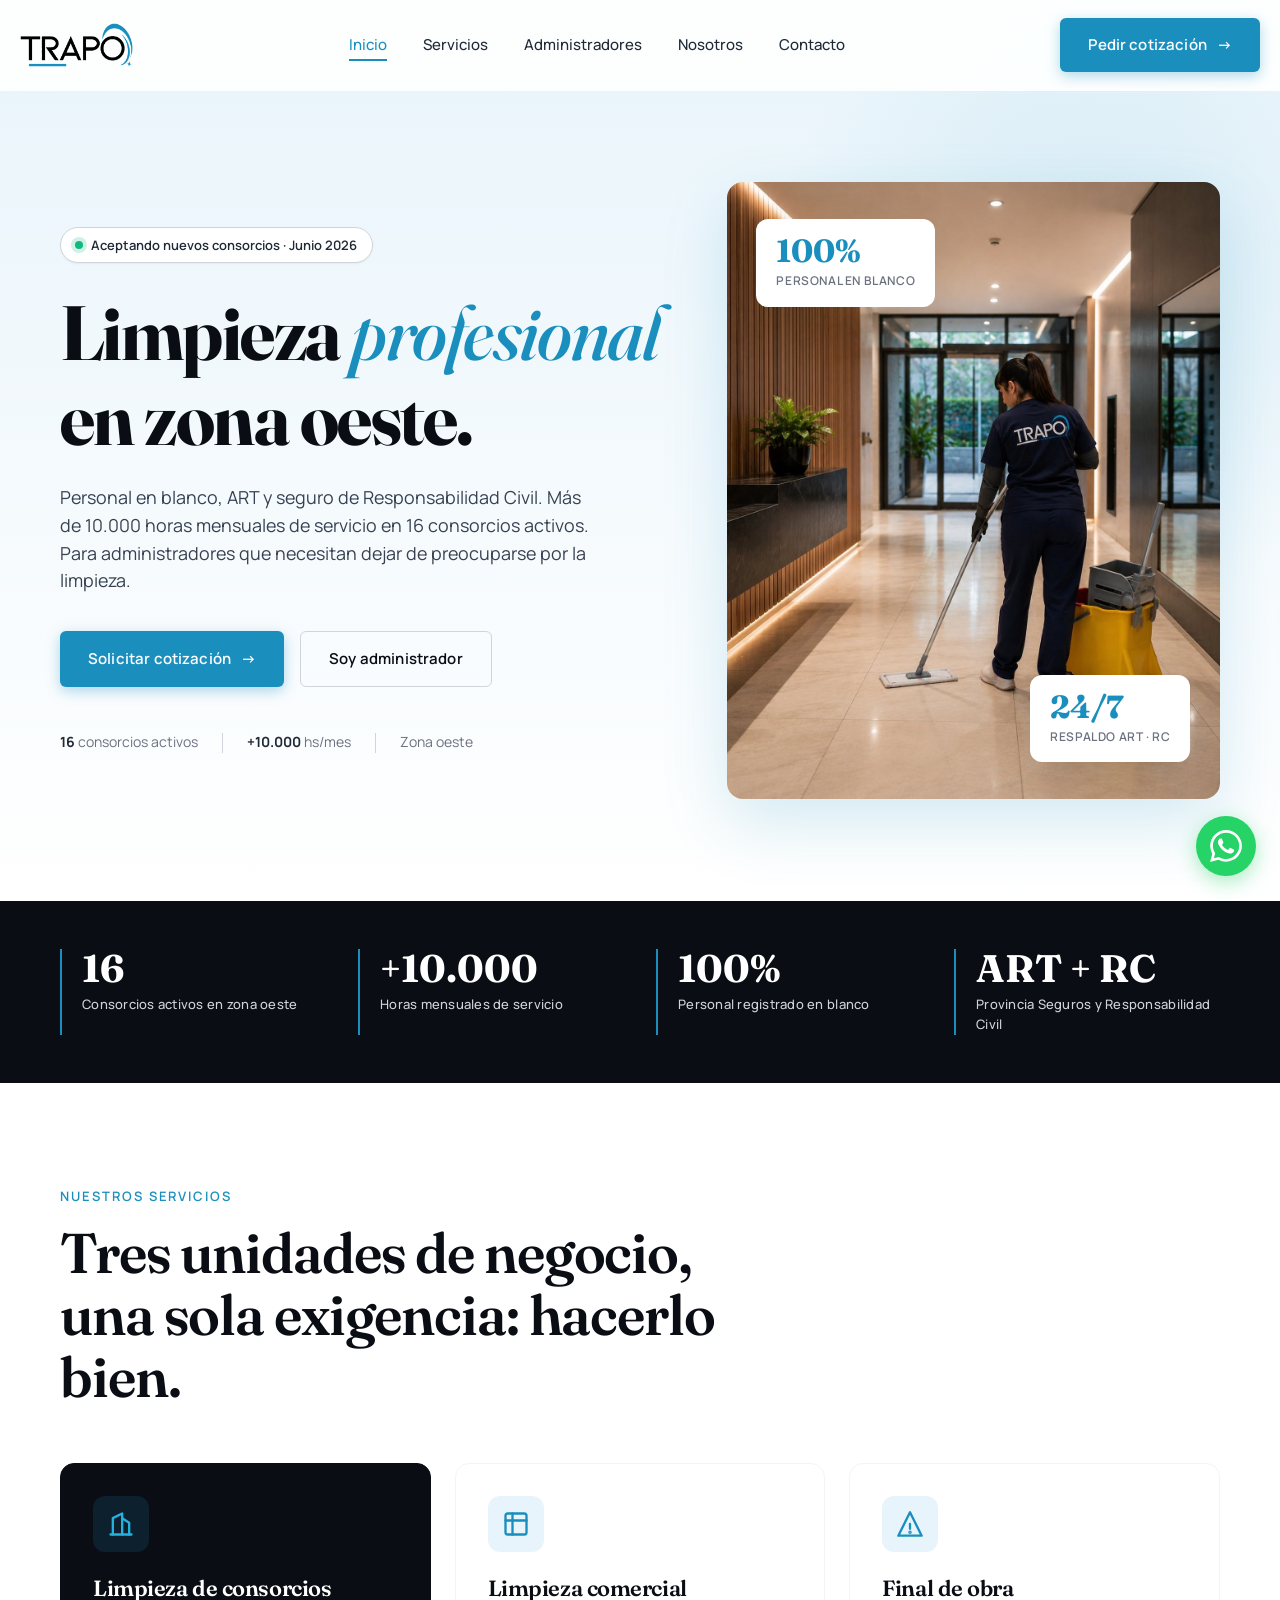
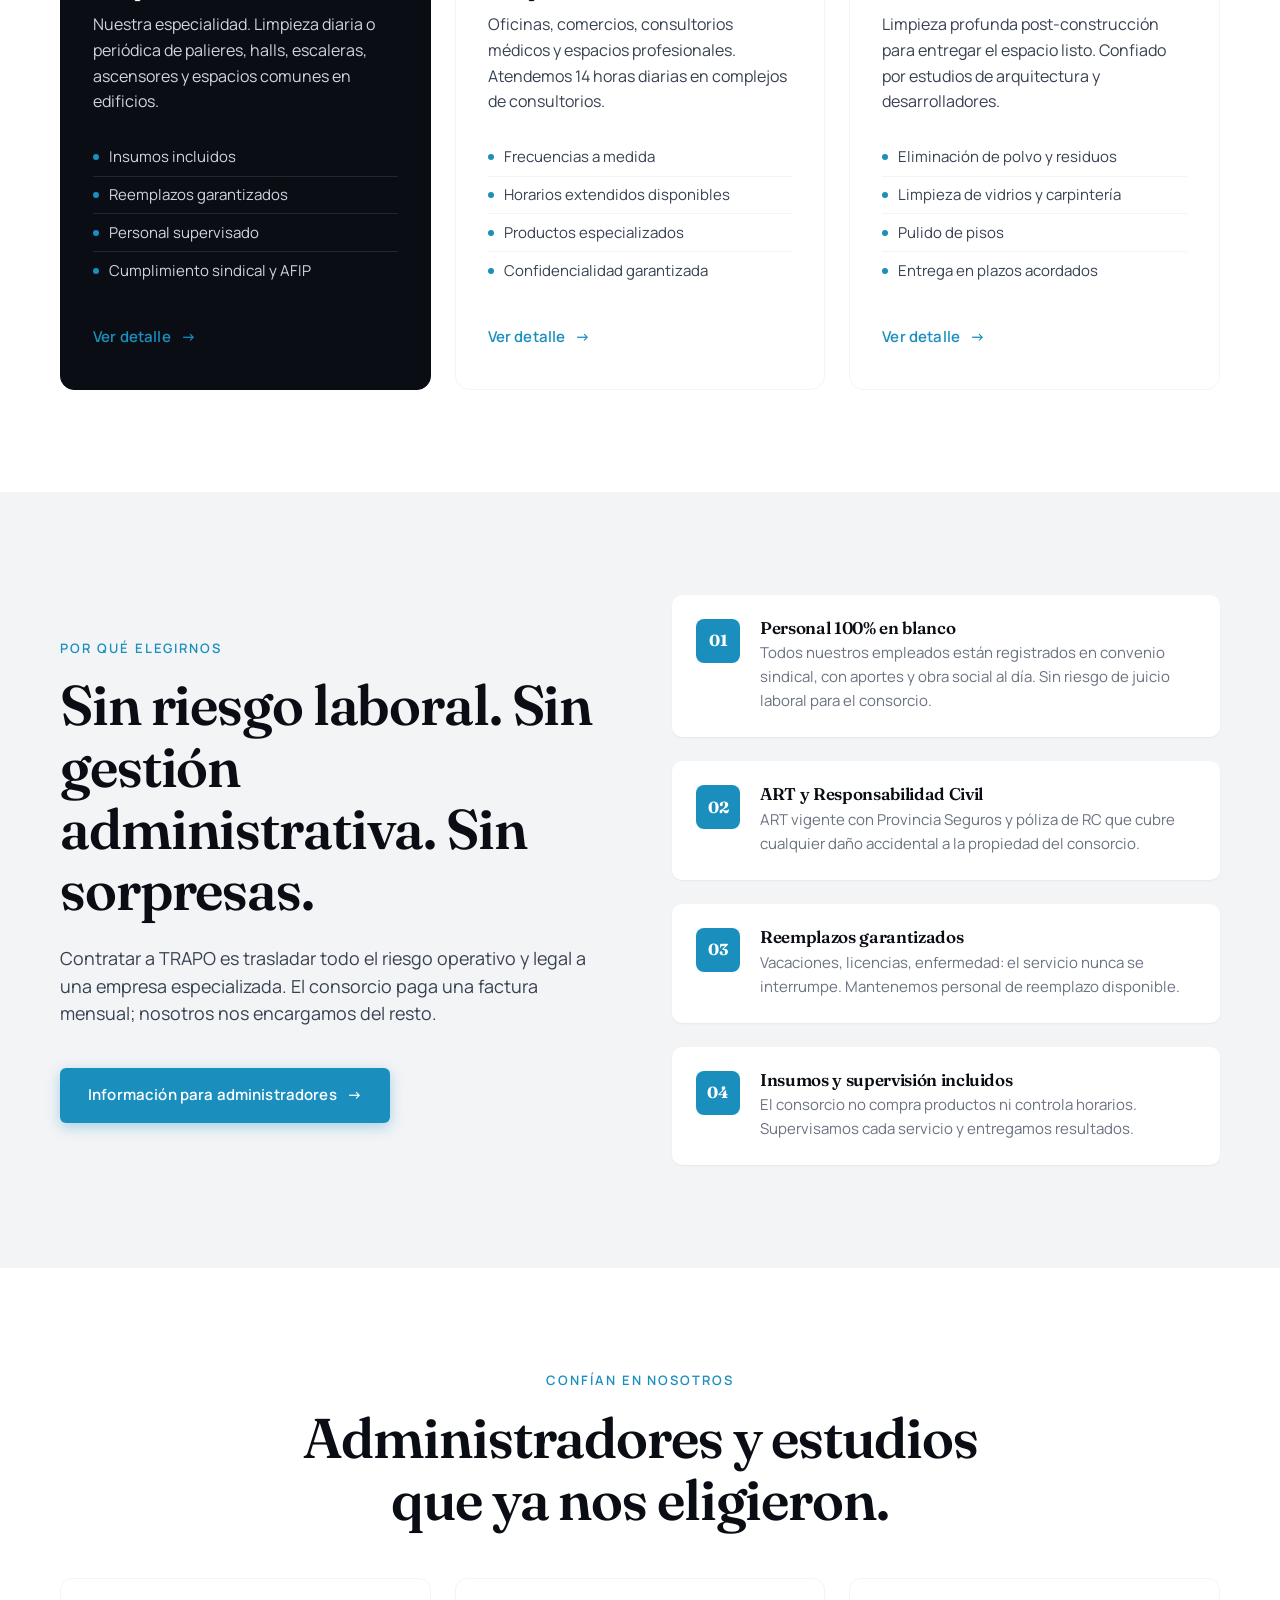
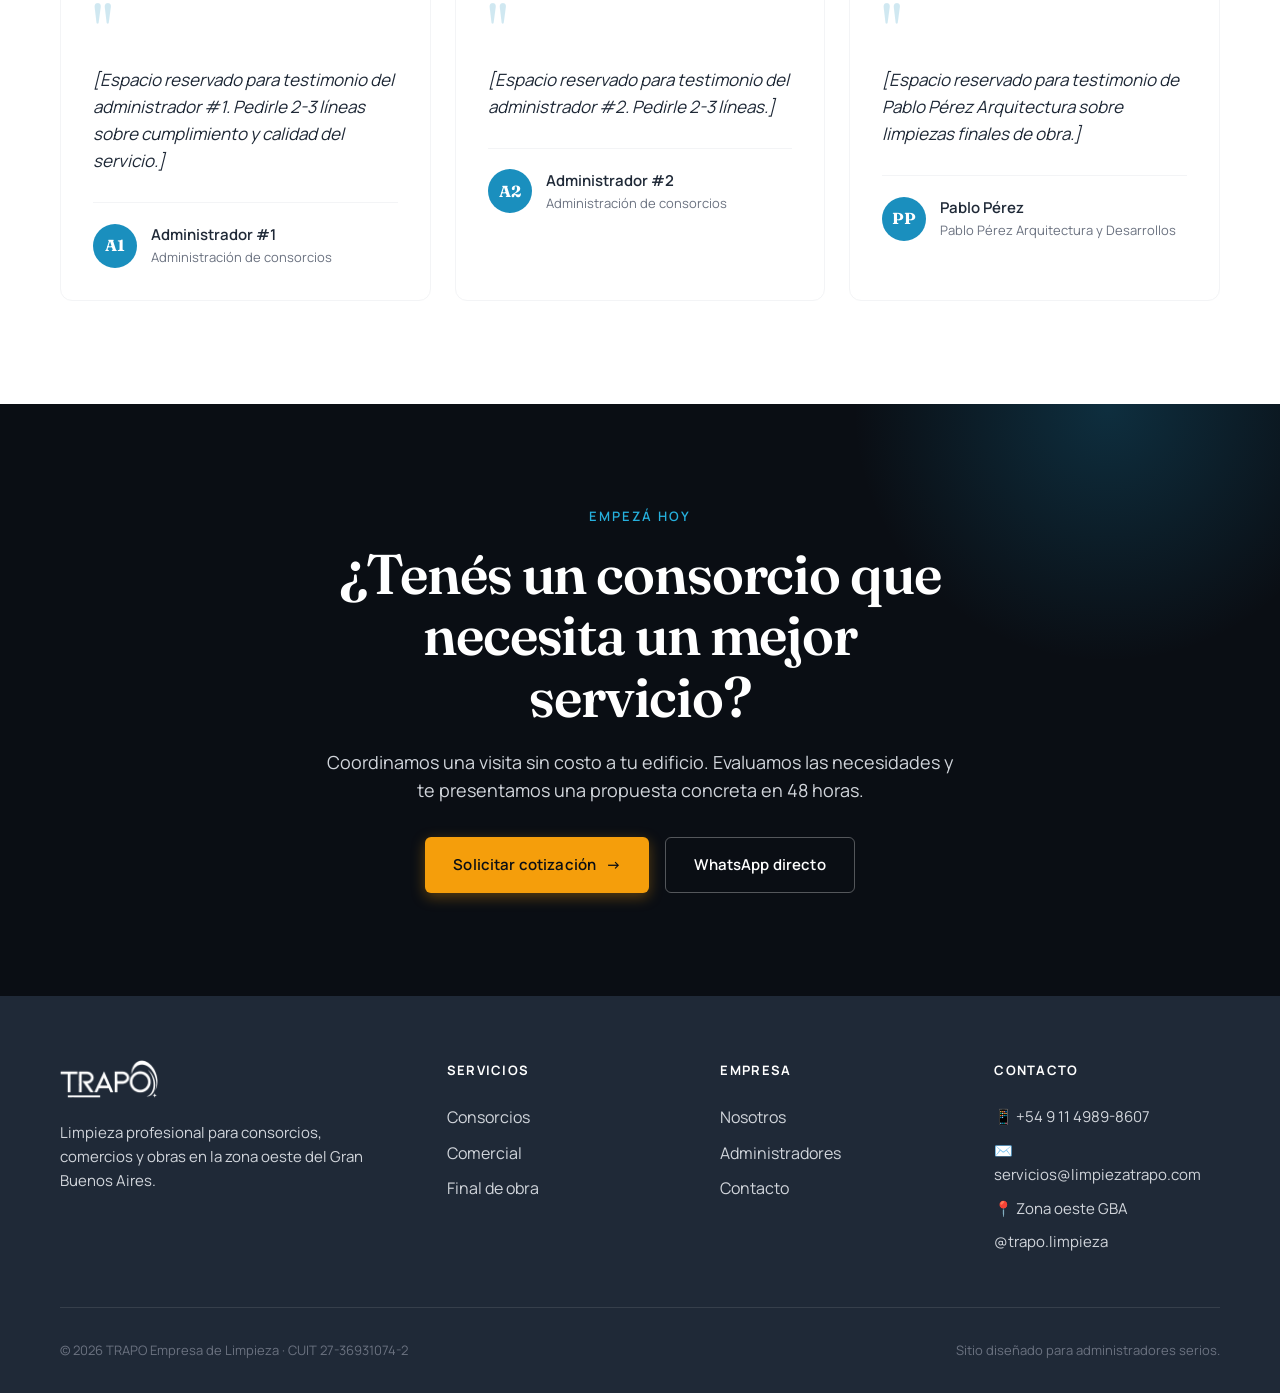
==== commit 698a92ce: "Actualizar título hero: simplificar texto y resaltar "profesional" Co-Authored-By: Claude Sonnet 4.6" ====
--- a/index.html
+++ b/index.html
@@ -44,7 +44,7 @@
           <span>Aceptando nuevos consorcios · Junio 2026</span>
         </div>
         <h1 class="h-display">
-          Limpieza profesional para <em>consorcios</em> en zona oeste.
+          Limpieza <em>profesional</em> en zona oeste.
         </h1>
         <p class="lead">
           Personal en blanco, ART y seguro de Responsabilidad Civil. Más de 10.000 horas mensuales de servicio en 16 consorcios activos. Para administradores que necesitan dejar de preocuparse por la limpieza.
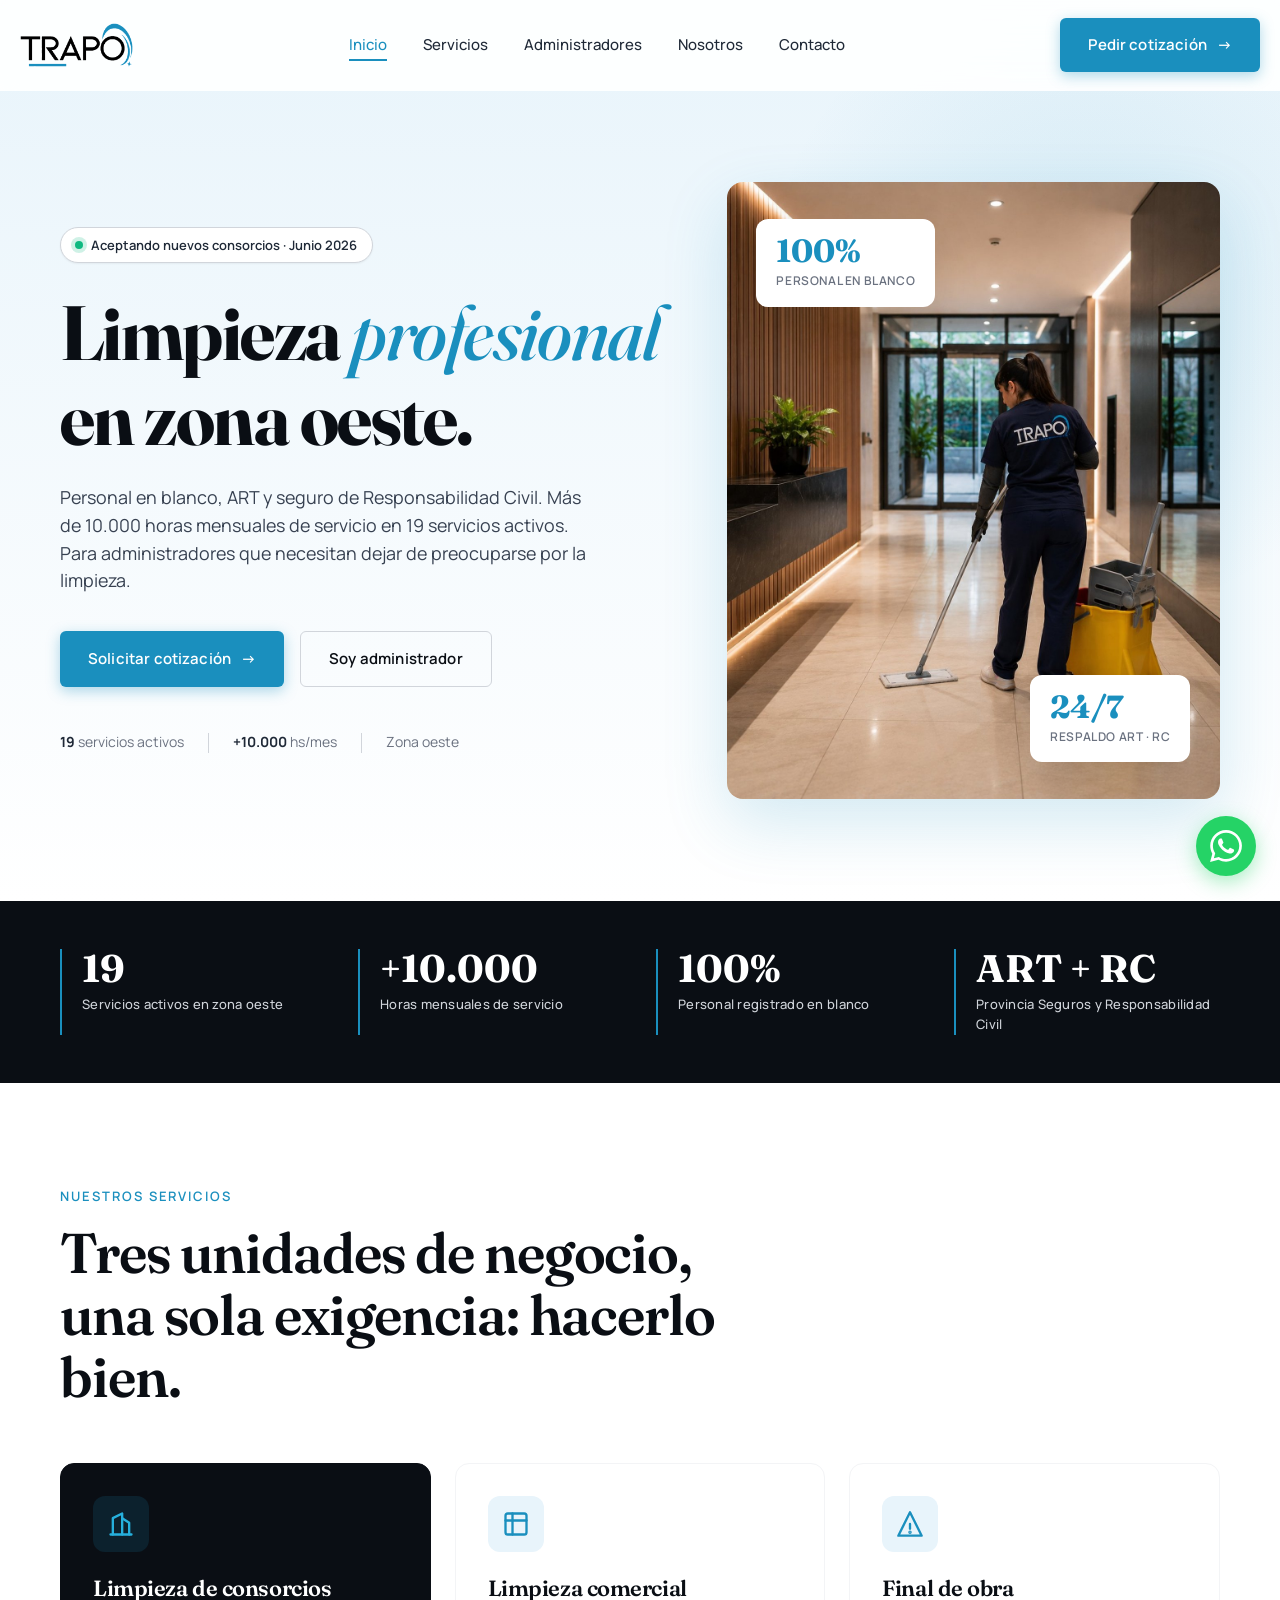
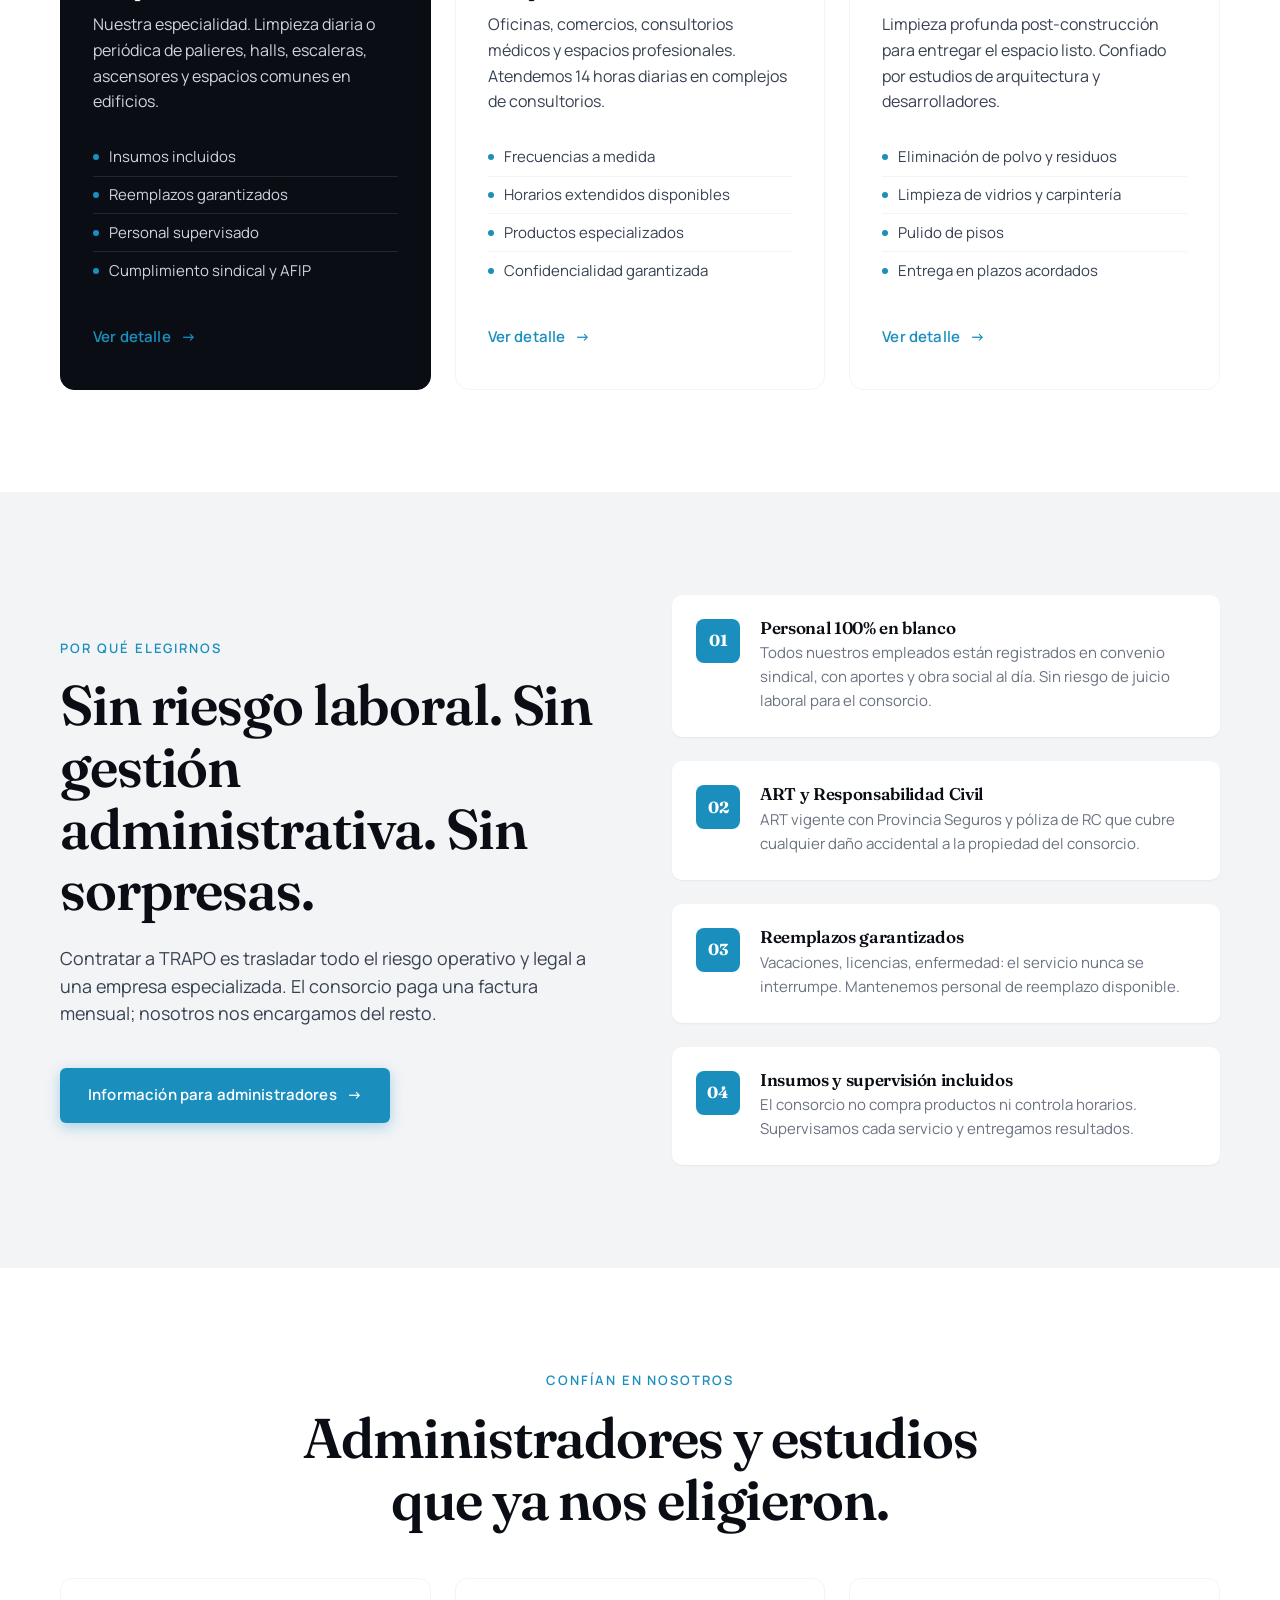
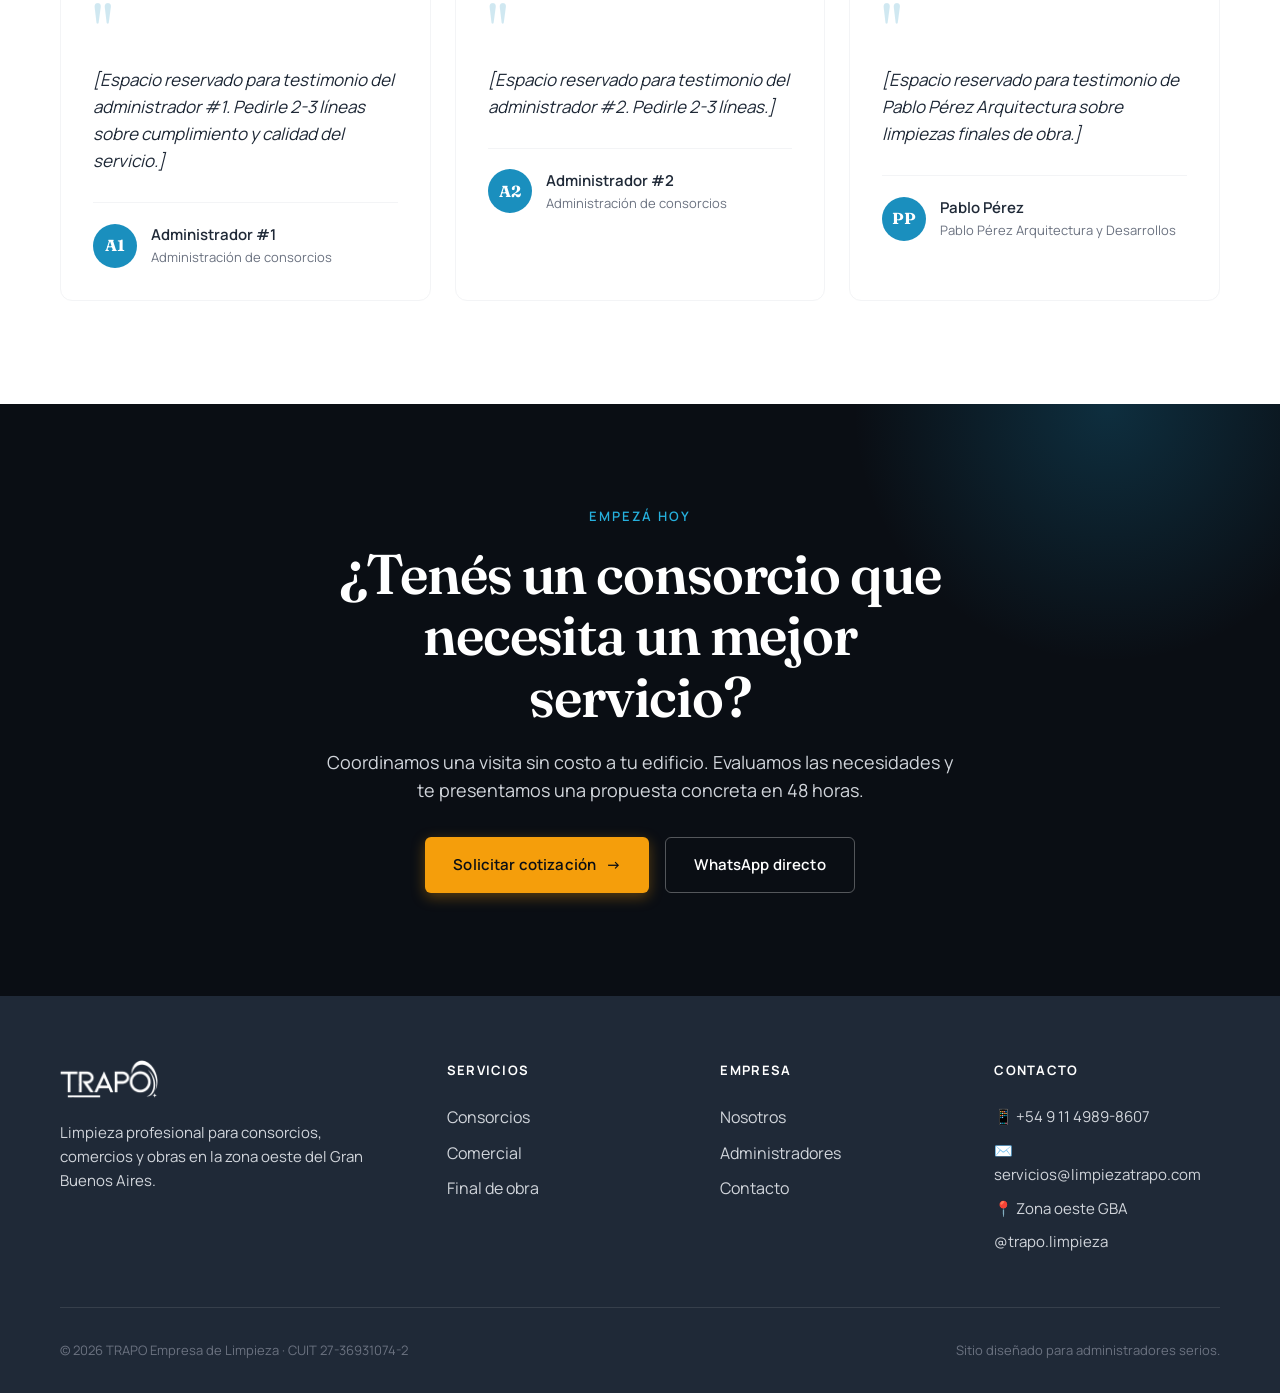
==== commit a9b5bdd2: "Actualizar conteo: 16 consorcios activos → 19 servicios activos en todo el sitio Co-Authored-By: Cla" ====
--- a/index.html
+++ b/index.html
@@ -4,7 +4,7 @@
   <meta charset="UTF-8">
   <meta name="viewport" content="width=device-width, initial-scale=1.0">
   <title>TRAPO · Limpieza profesional para consorcios en zona oeste</title>
-  <meta name="description" content="Empresa de limpieza especializada en consorcios. Personal en blanco, ART y seguro de Responsabilidad Civil. 16 consorcios activos en zona oeste de Buenos Aires.">
+  <meta name="description" content="Empresa de limpieza especializada en consorcios. Personal en blanco, ART y seguro de Responsabilidad Civil. 19 servicios activos en zona oeste de Buenos Aires.">
   <meta property="og:title" content="TRAPO - Empresa de Limpieza">
   <meta property="og:description" content="Limpieza profesional para consorcios en zona oeste. Personal en blanco, ART y RC. Más de 10.000 horas mensuales de servicio.">
   <meta property="og:type" content="website">
@@ -47,14 +47,14 @@
           Limpieza <em>profesional</em> en zona oeste.
         </h1>
         <p class="lead">
-          Personal en blanco, ART y seguro de Responsabilidad Civil. Más de 10.000 horas mensuales de servicio en 16 consorcios activos. Para administradores que necesitan dejar de preocuparse por la limpieza.
+          Personal en blanco, ART y seguro de Responsabilidad Civil. Más de 10.000 horas mensuales de servicio en 19 servicios activos. Para administradores que necesitan dejar de preocuparse por la limpieza.
         </p>
         <div class="hero-ctas">
           <a href="contacto.html" class="btn btn-primary">Solicitar cotización<span class="arrow">→</span></a>
           <a href="administradores.html" class="btn btn-outline">Soy administrador</a>
         </div>
         <div class="hero-trust">
-          <div><strong>16</strong> consorcios activos</div>
+          <div><strong>19</strong> servicios activos</div>
           <span class="divider"></span>
           <div><strong>+10.000</strong> hs/mes</div>
           <span class="divider"></span>
@@ -81,8 +81,8 @@
     <div class="container">
       <div class="trust-grid">
         <div class="trust-item reveal">
-          <div class="num">16</div>
-          <div class="lbl">Consorcios activos en zona oeste</div>
+          <div class="num">19</div>
+          <div class="lbl">Servicios activos en zona oeste</div>
         </div>
         <div class="trust-item reveal reveal-delay-1">
           <div class="num">+10.000</div>
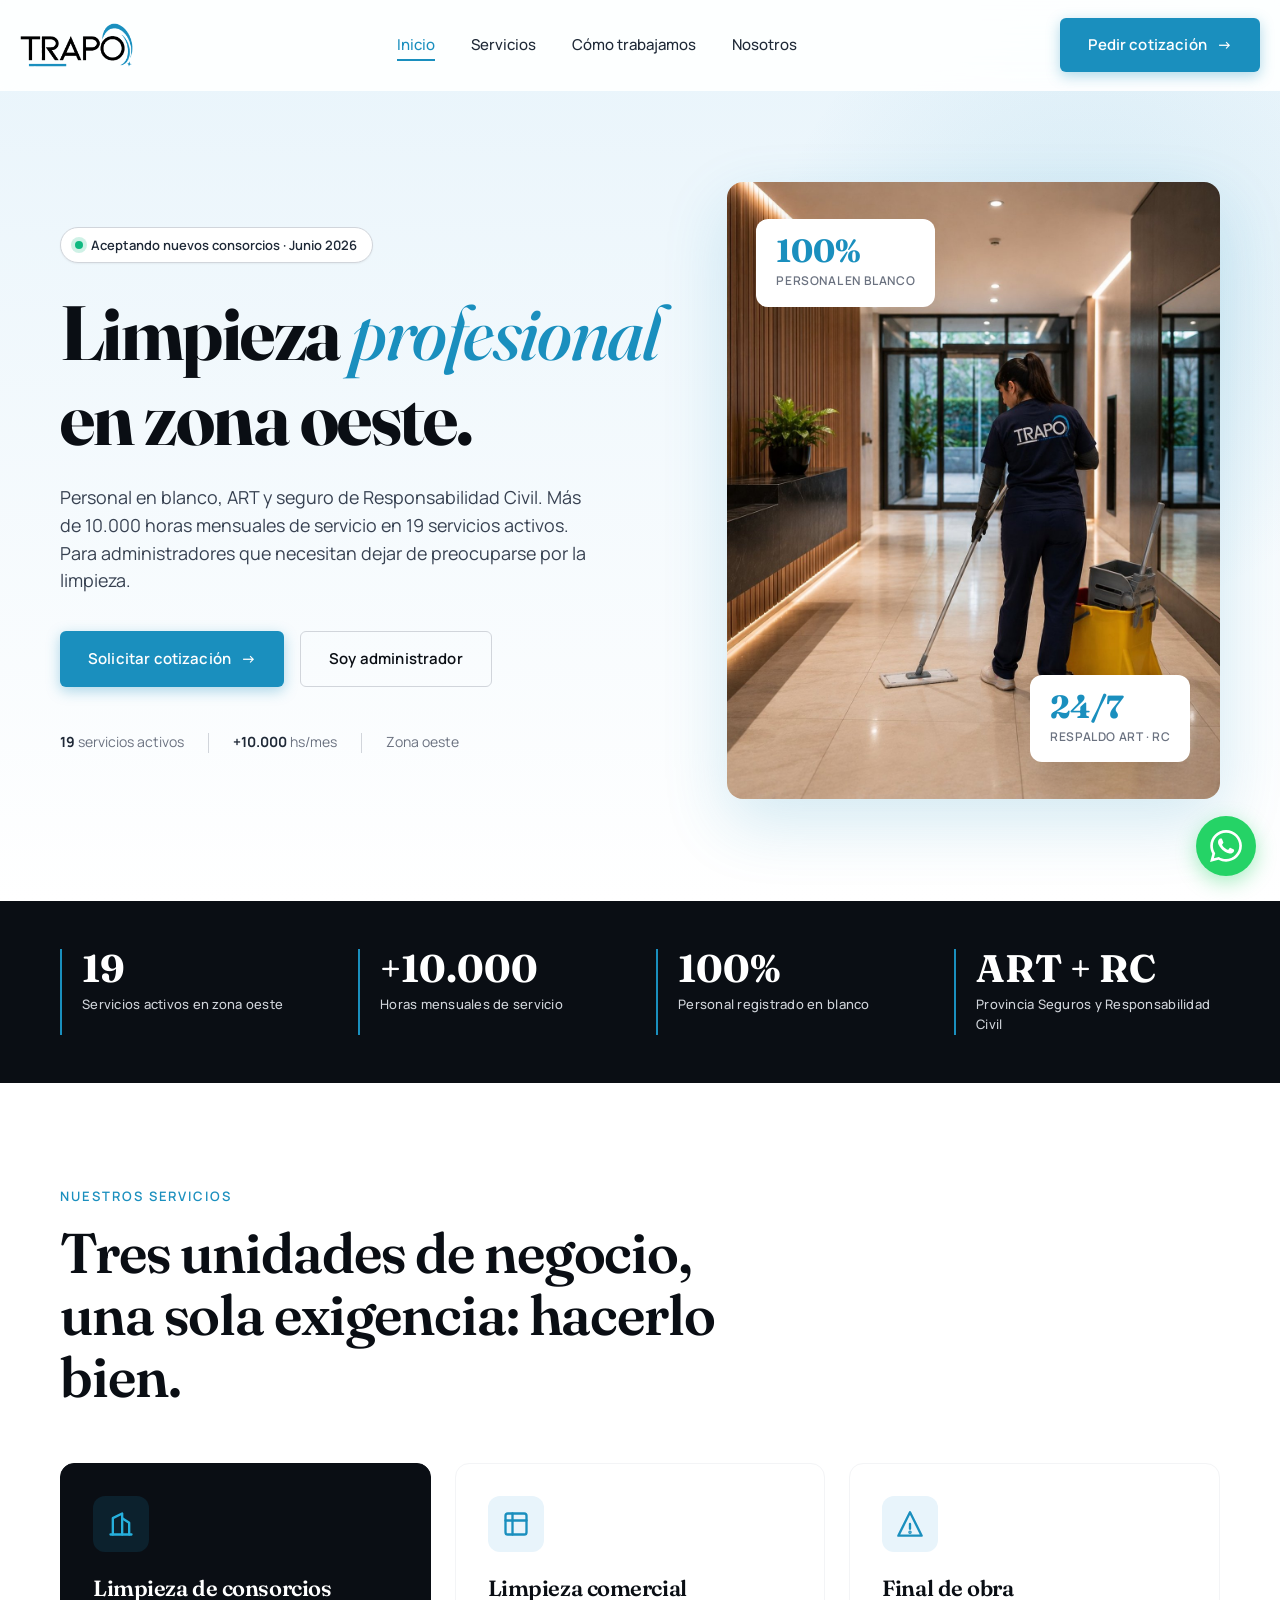
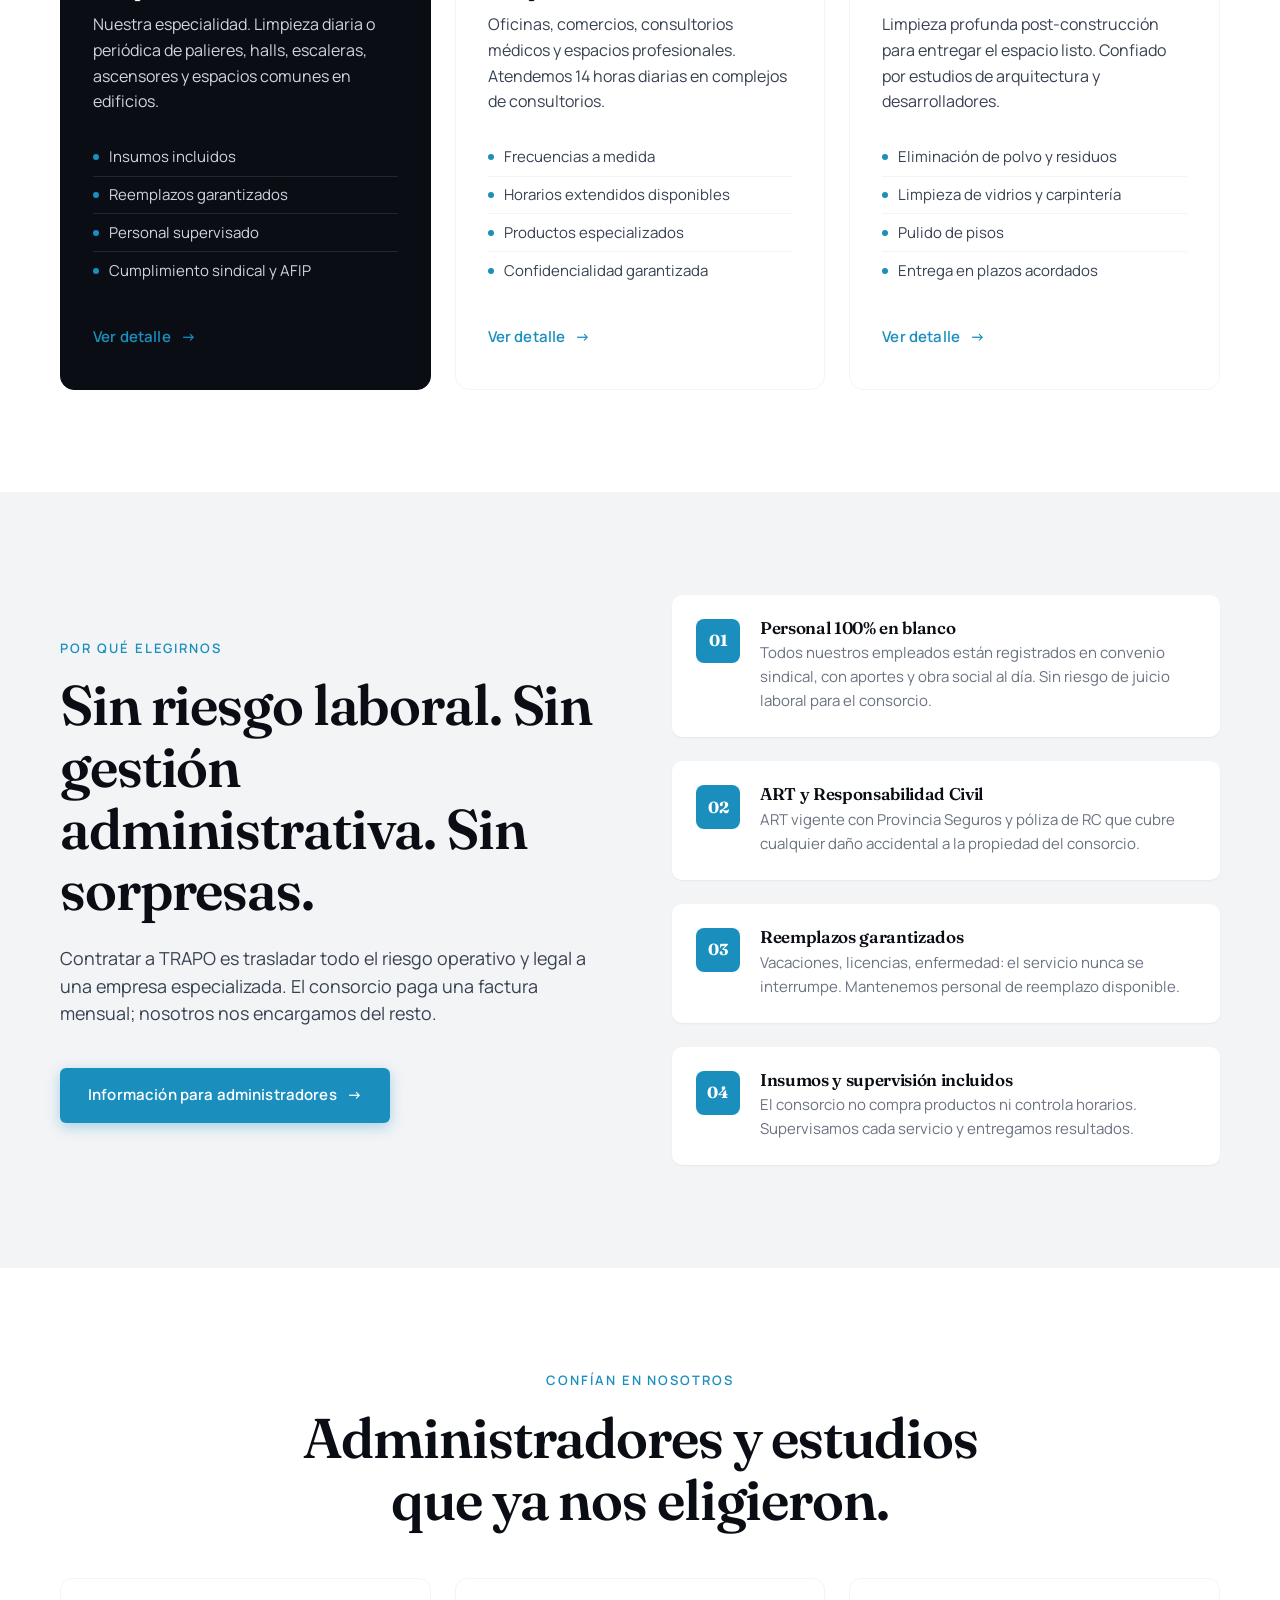
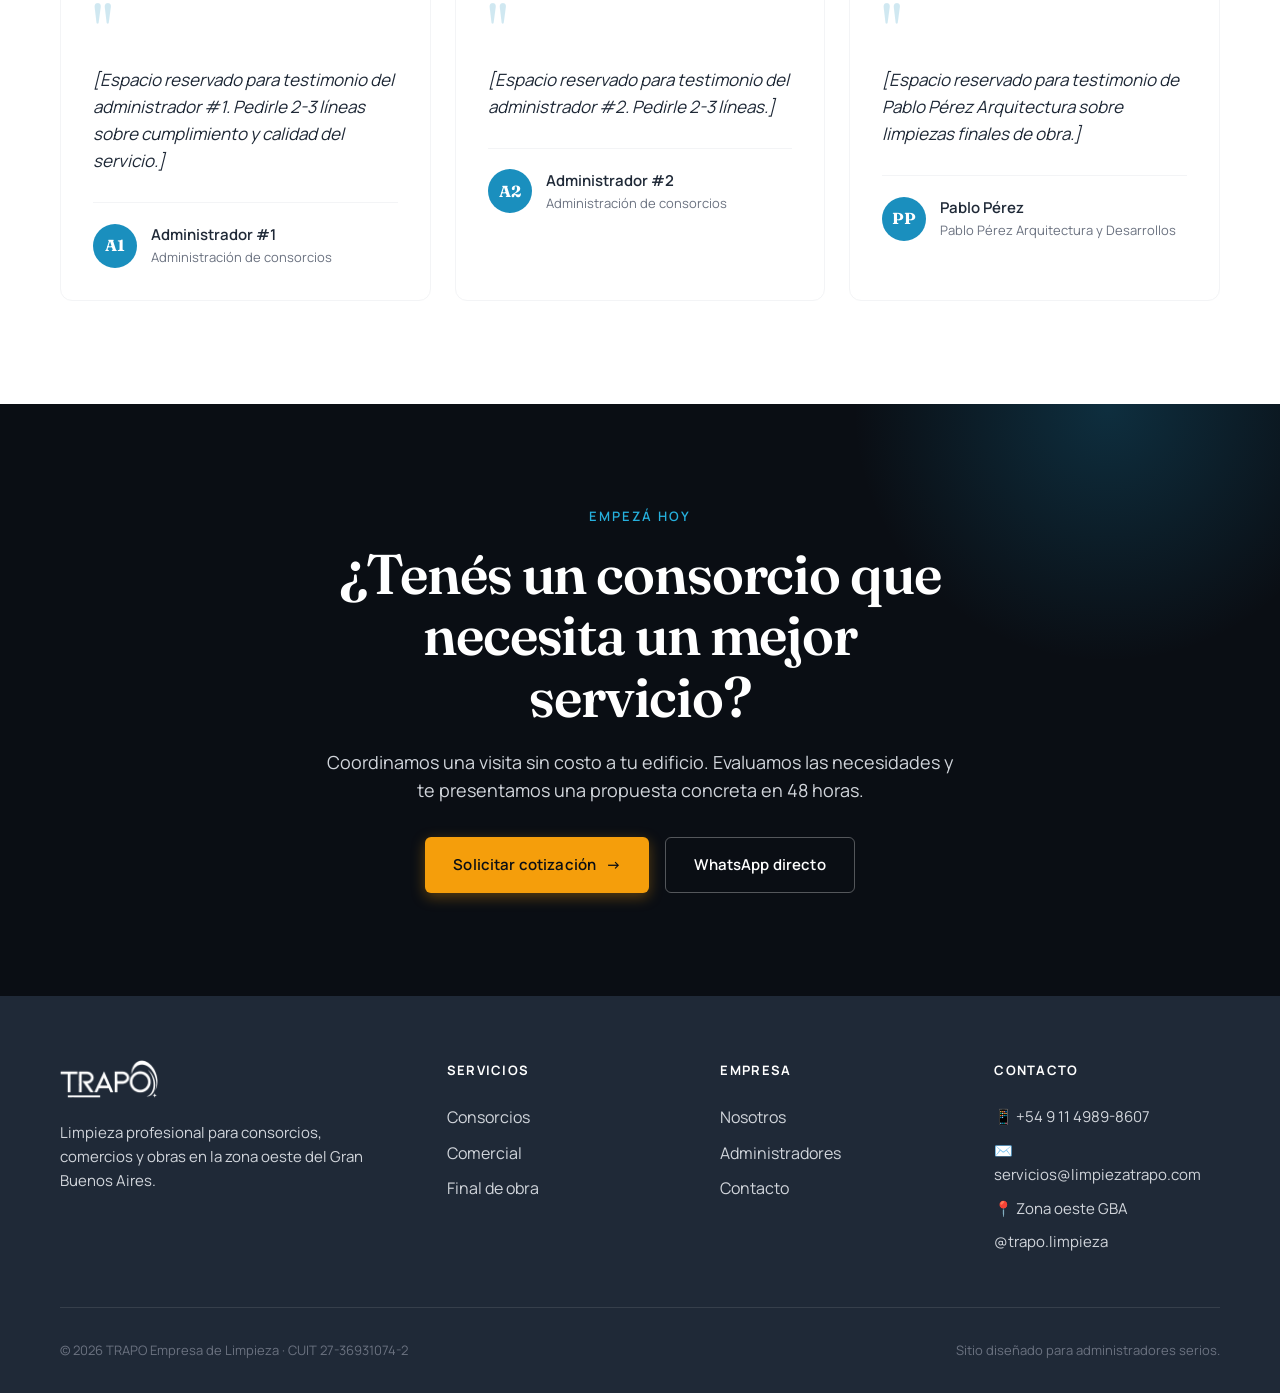
==== commit fde1ba39: "Actualizar menú: "Administradores" → "Cómo trabajamos" y quitar "Contacto" (ya está en footer) Co-Au" ====
--- a/index.html
+++ b/index.html
@@ -22,9 +22,8 @@
       <ul class="nav-links">
         <li><a href="index.html" class="active">Inicio</a></li>
         <li><a href="servicios.html">Servicios</a></li>
-        <li><a href="administradores.html">Administradores</a></li>
+        <li><a href="administradores.html">Cómo trabajamos</a></li>
         <li><a href="nosotros.html">Nosotros</a></li>
-        <li><a href="contacto.html">Contacto</a></li>
       </ul>
       <div class="nav-cta">
         <a href="contacto.html" class="btn btn-primary">Pedir cotización<span class="arrow">→</span></a>
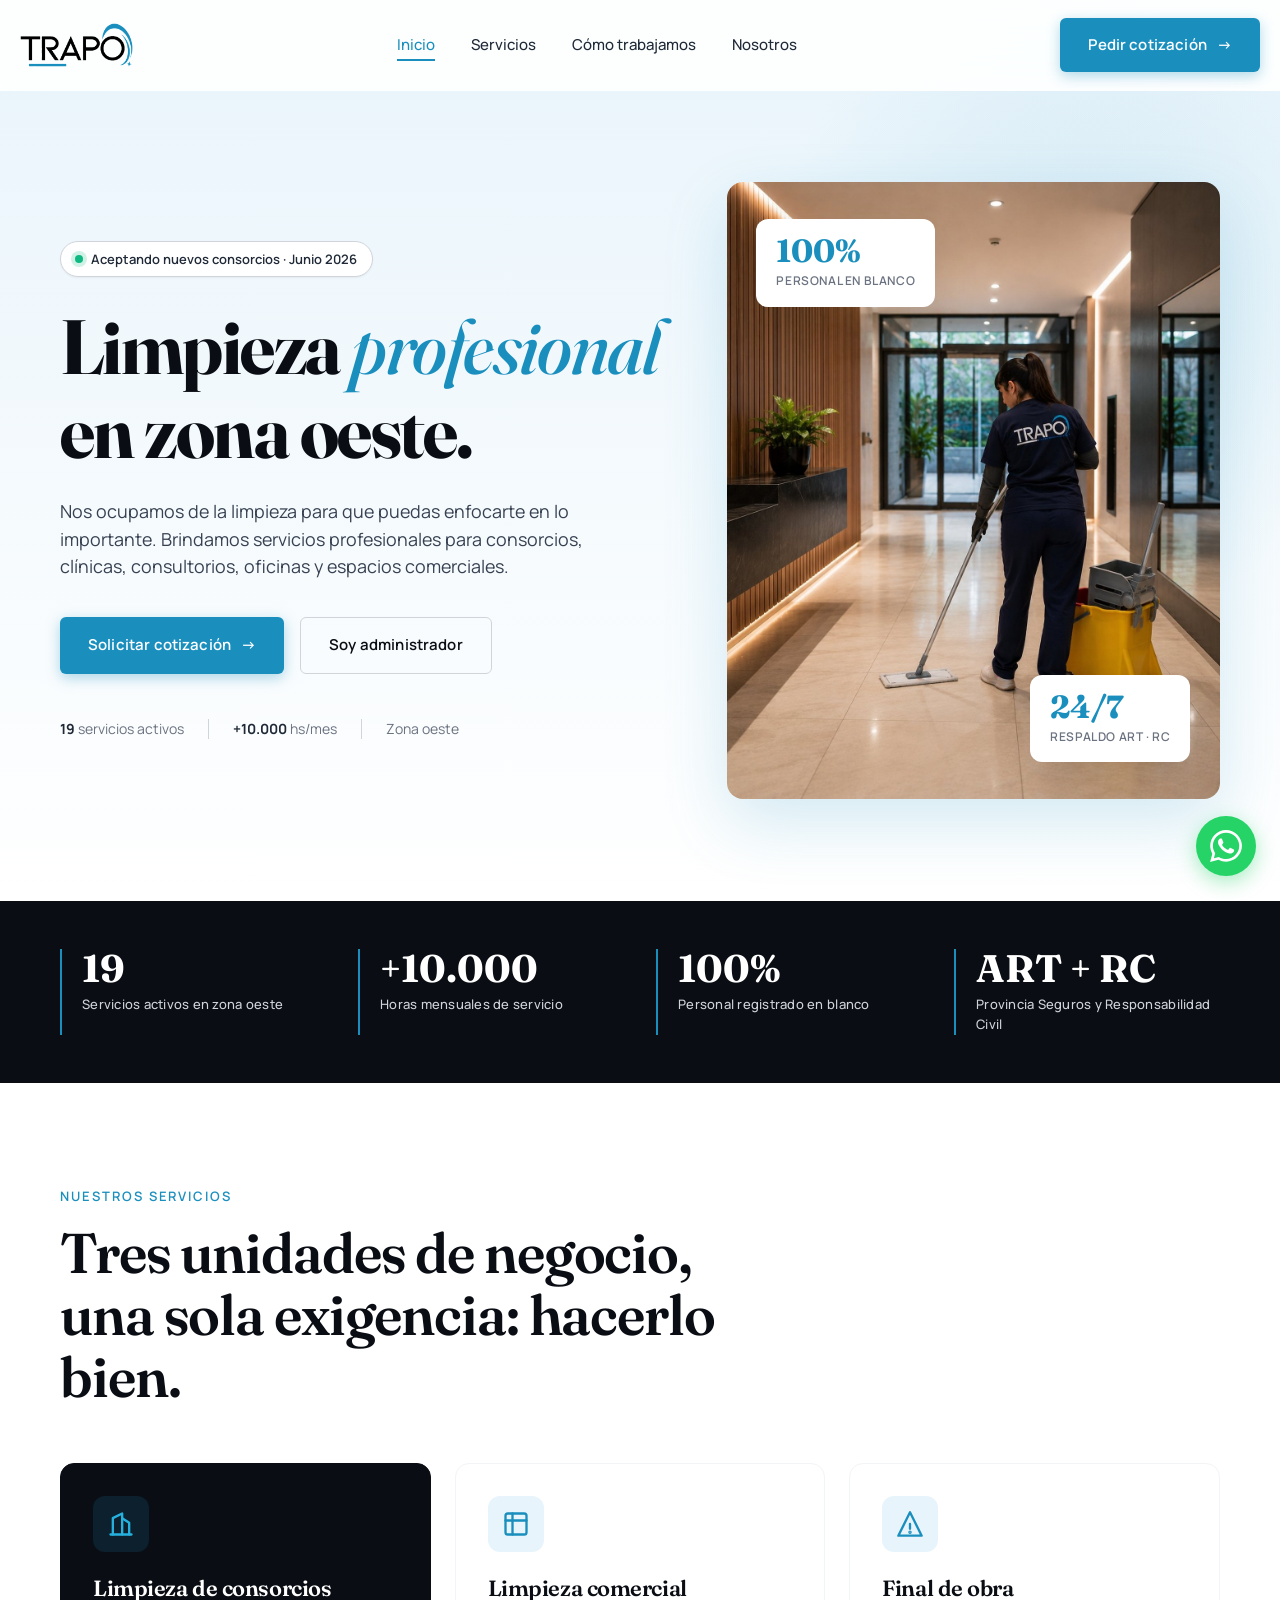
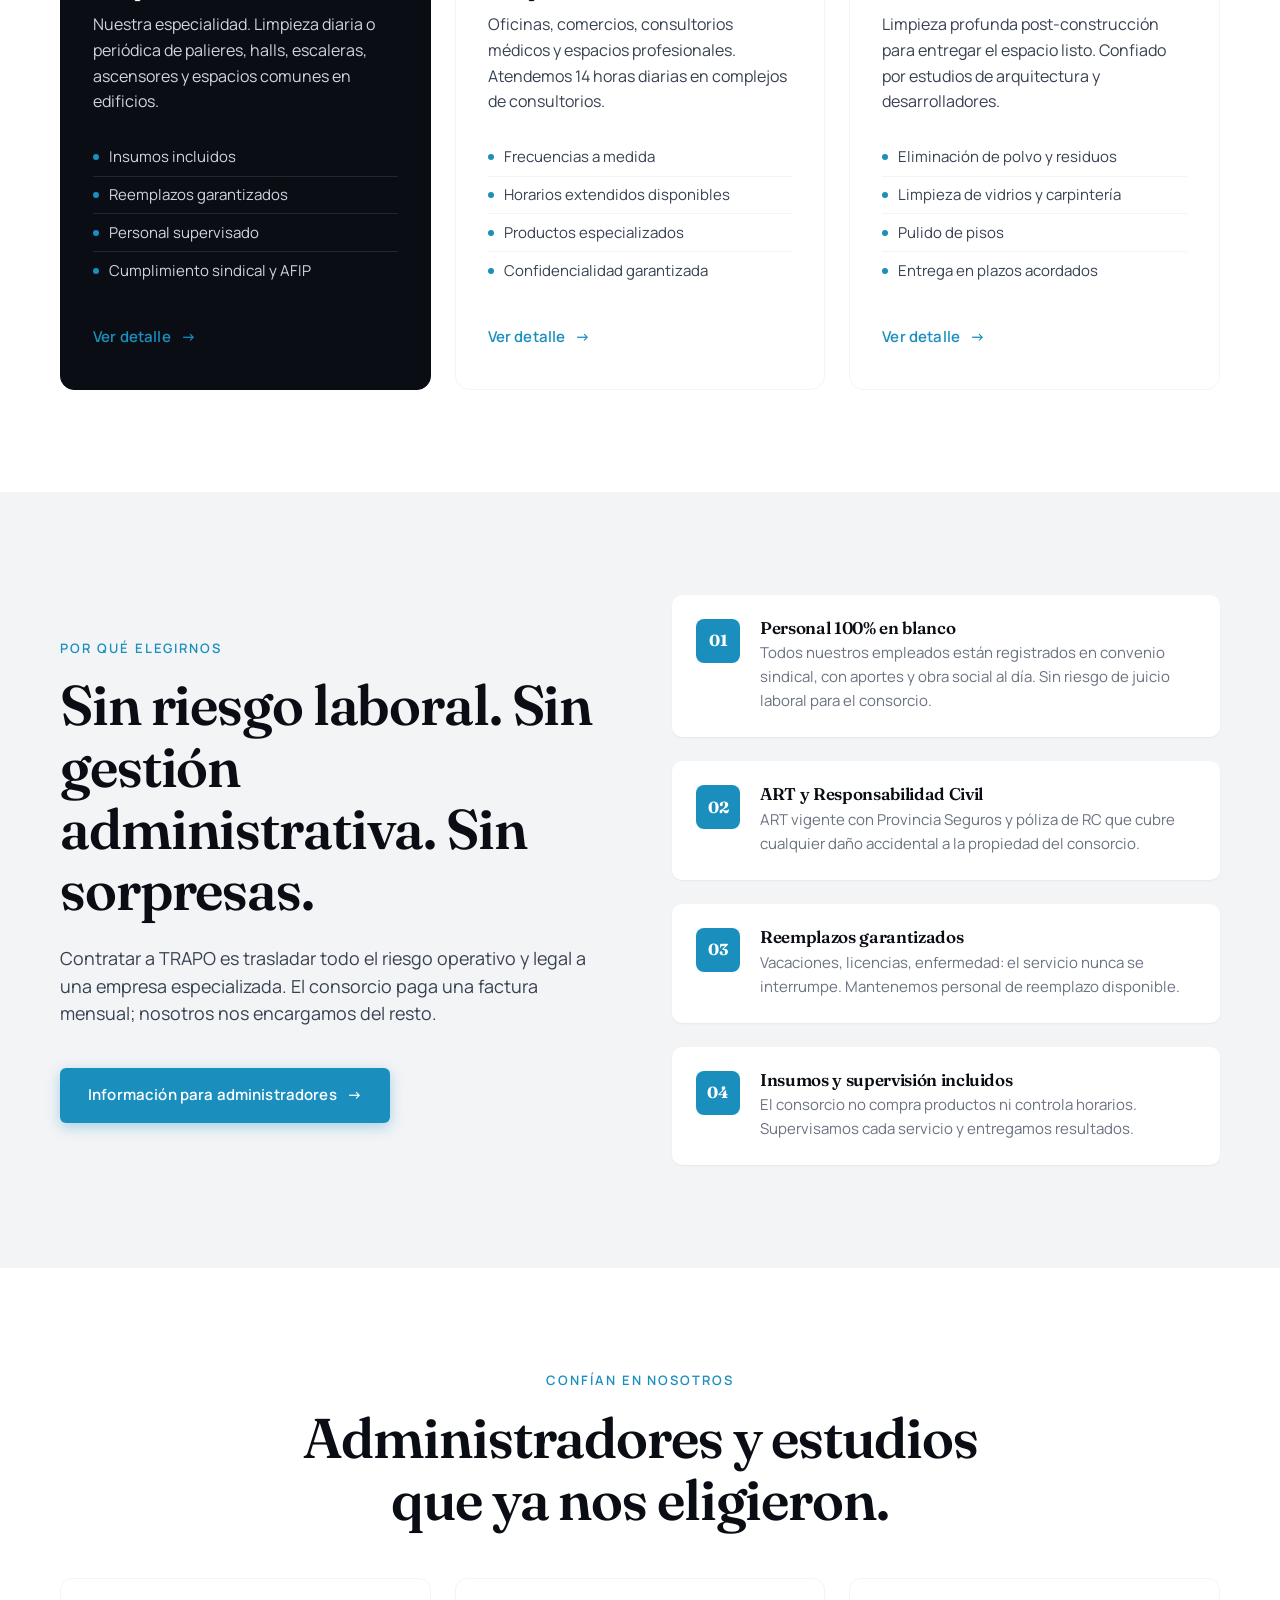
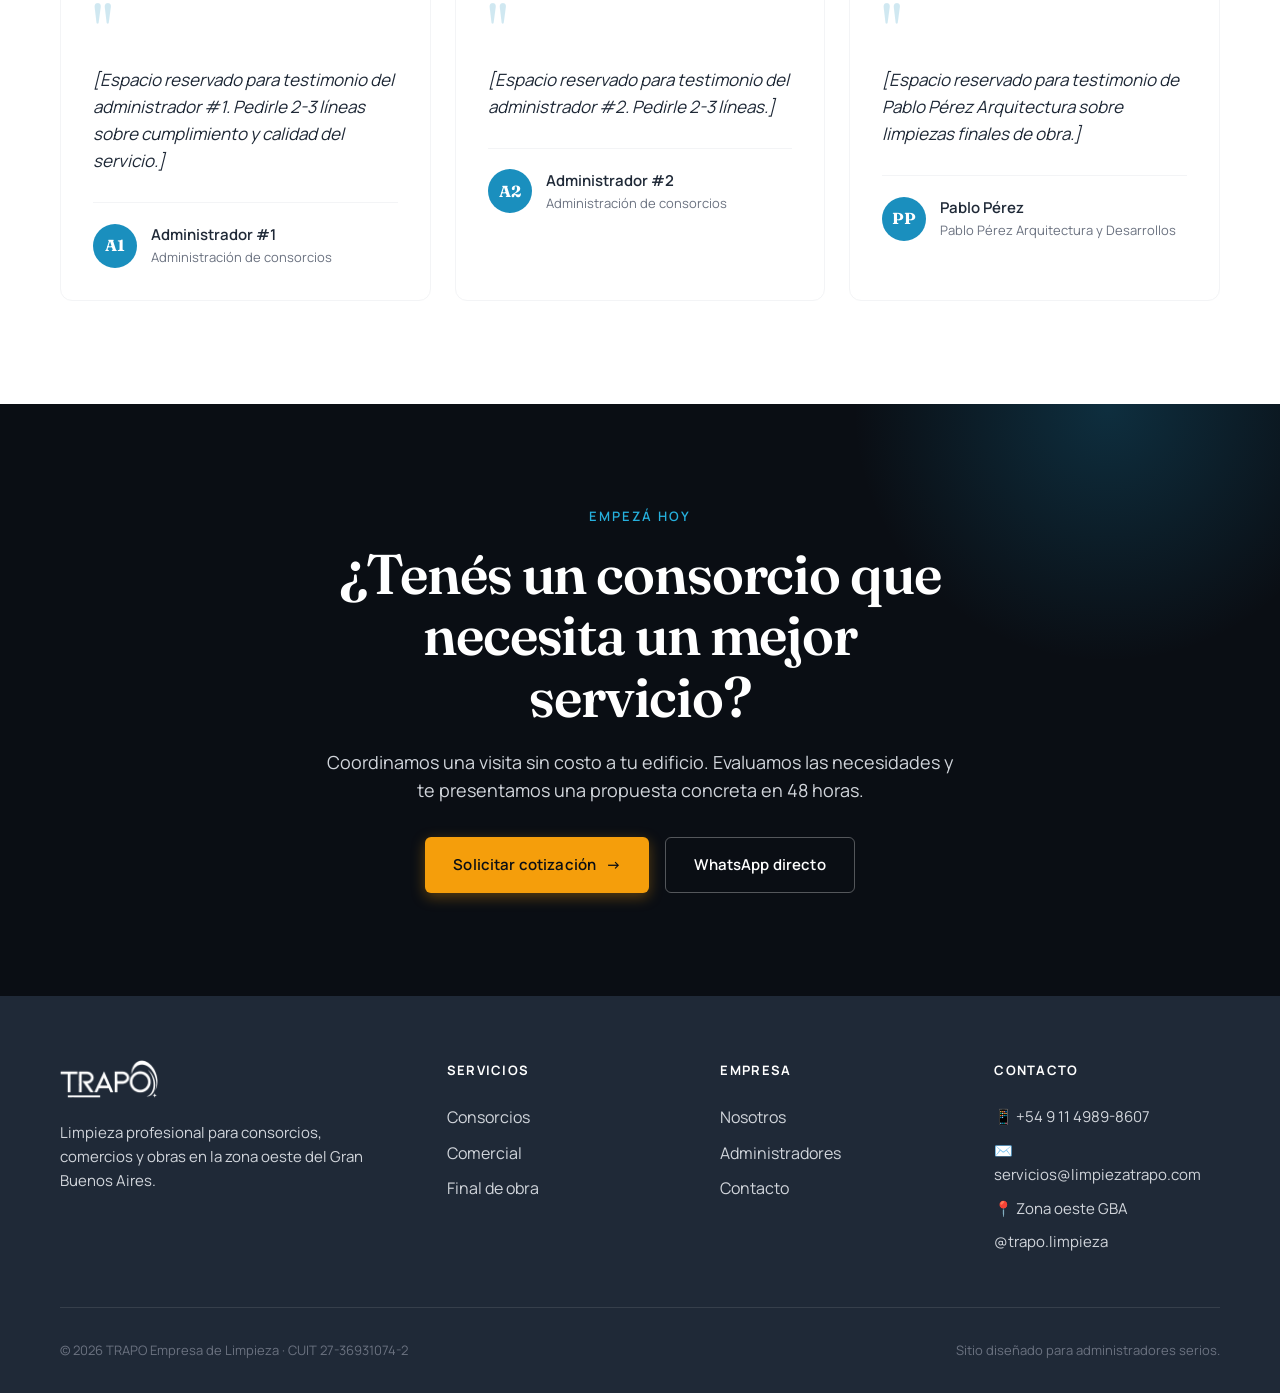
==== commit fa53f89e: "Actualizar copy: título de formulario en contacto y subtítulo del hero en inicio Co-Authored-By: Cla" ====
--- a/index.html
+++ b/index.html
@@ -46,7 +46,7 @@
           Limpieza <em>profesional</em> en zona oeste.
         </h1>
         <p class="lead">
-          Personal en blanco, ART y seguro de Responsabilidad Civil. Más de 10.000 horas mensuales de servicio en 19 servicios activos. Para administradores que necesitan dejar de preocuparse por la limpieza.
+          Nos ocupamos de la limpieza para que puedas enfocarte en lo importante. Brindamos servicios profesionales para consorcios, clínicas, consultorios, oficinas y espacios comerciales.
         </p>
         <div class="hero-ctas">
           <a href="contacto.html" class="btn btn-primary">Solicitar cotización<span class="arrow">→</span></a>
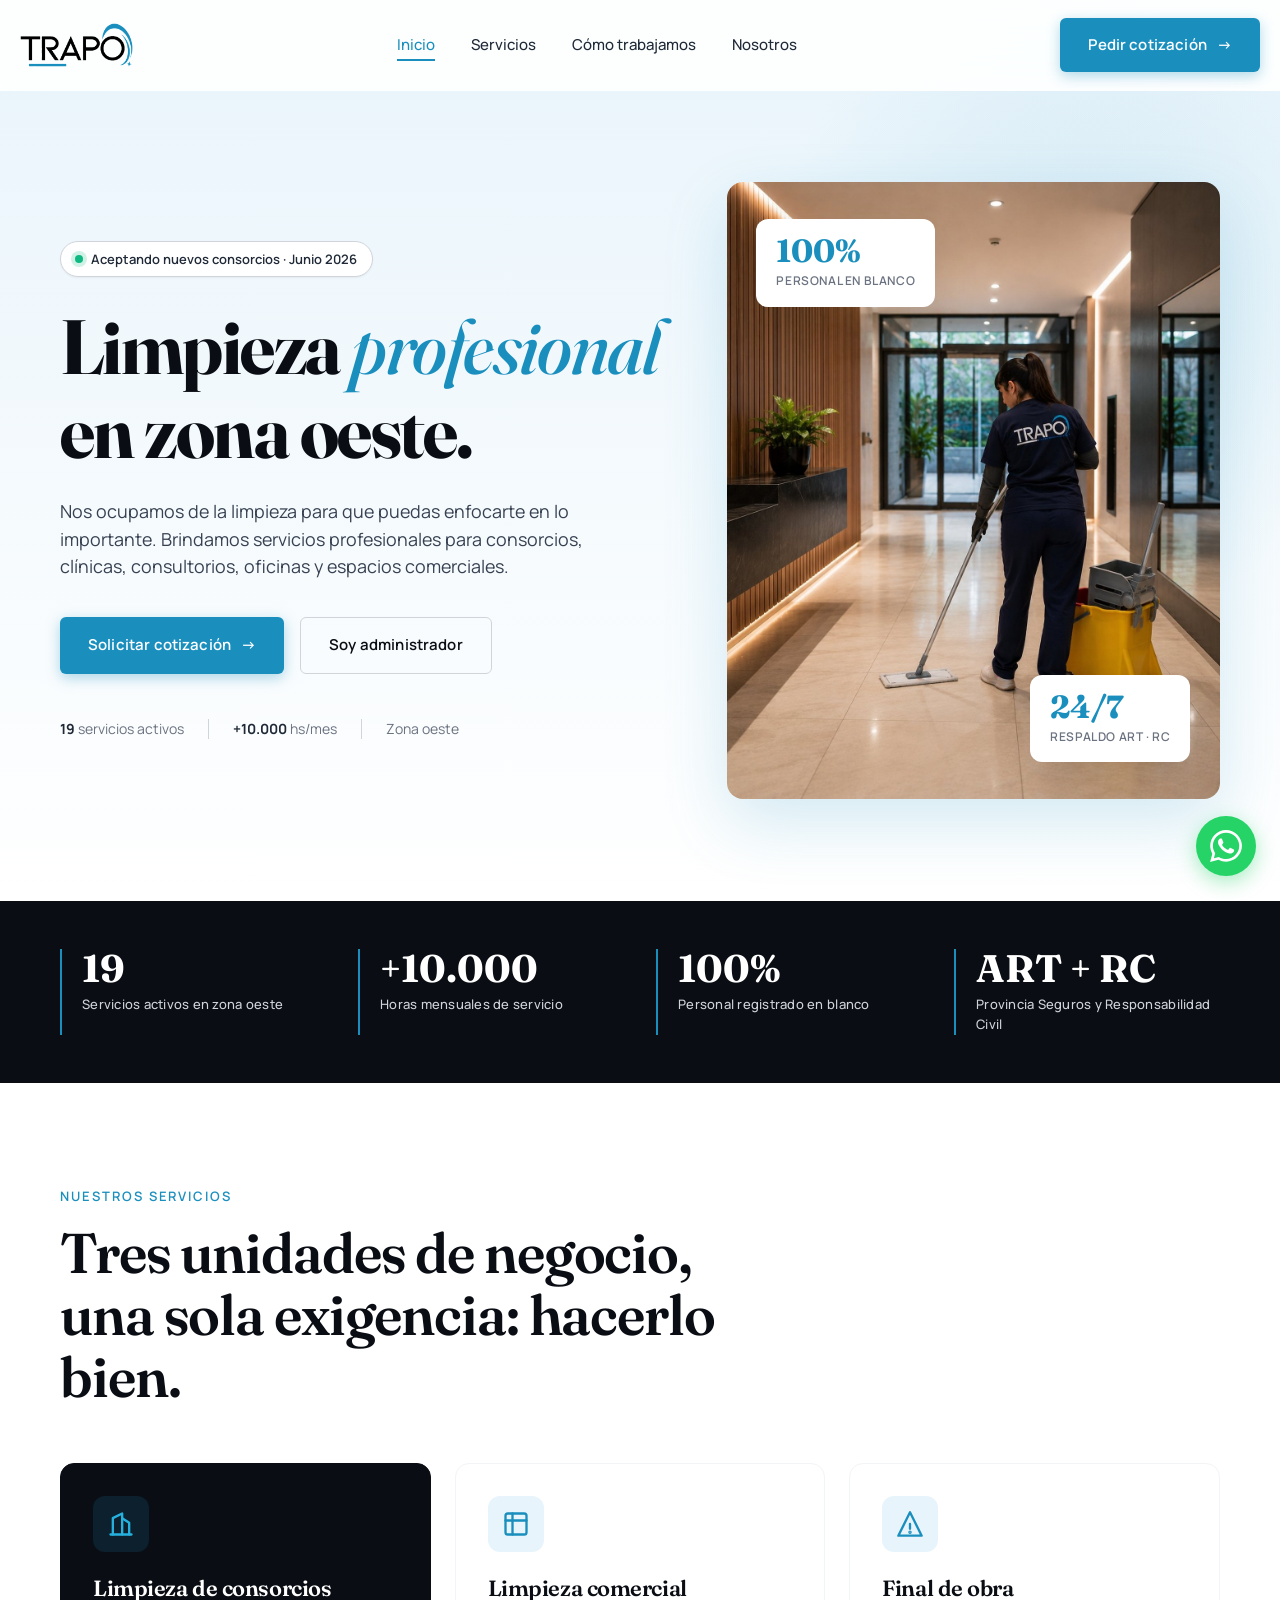
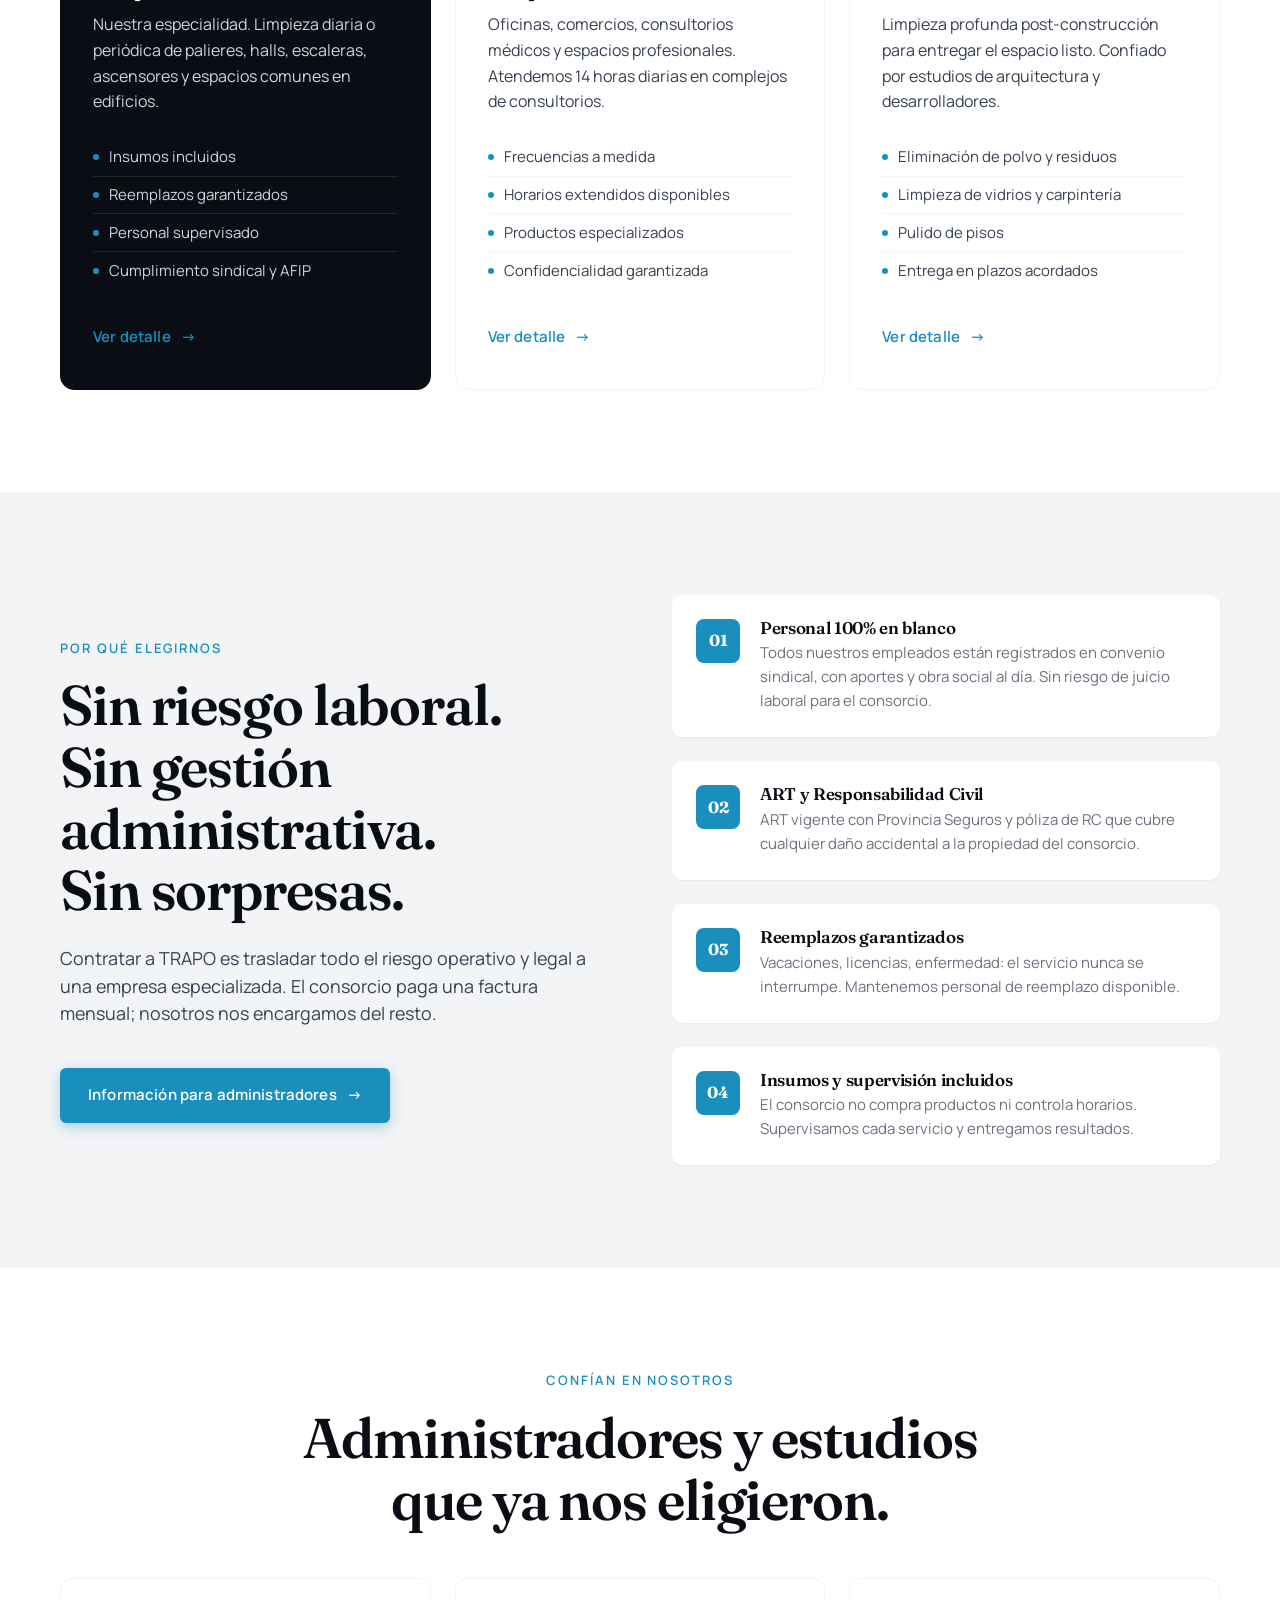
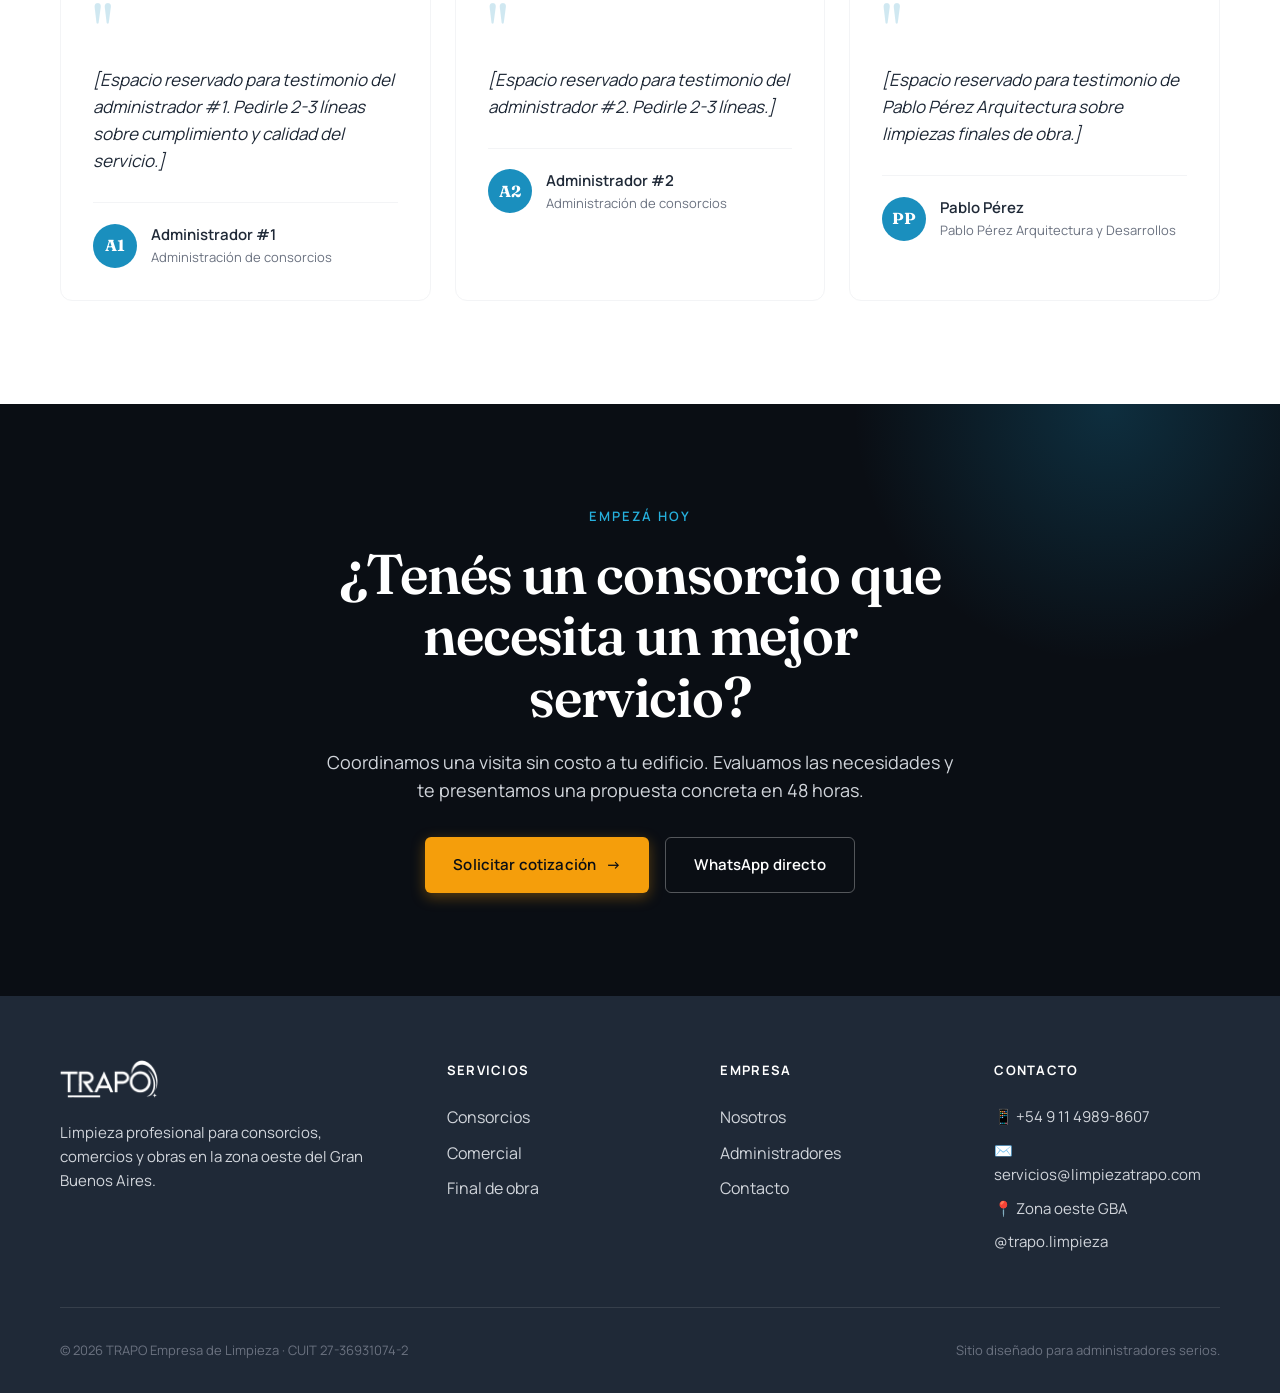
==== commit 683fe7ca: "Reordenar título "Sin riesgo laboral..." en 4 renglones Co-Authored-By: Claude Sonnet 4.6 <noreply@a" ====
--- a/index.html
+++ b/index.html
@@ -167,7 +167,7 @@
     <div class="container why-grid">
       <div class="why-content reveal">
         <div class="eyebrow">Por qué elegirnos</div>
-        <h2 class="h-1">Sin riesgo laboral. Sin gestión administrativa. Sin sorpresas.</h2>
+        <h2 class="h-1">Sin riesgo laboral.<br>Sin gestión<br>administrativa.<br>Sin sorpresas.</h2>
         <p class="lead">
           Contratar a TRAPO es trasladar todo el riesgo operativo y legal a una empresa especializada. El consorcio paga una factura mensual; nosotros nos encargamos del resto.
         </p>
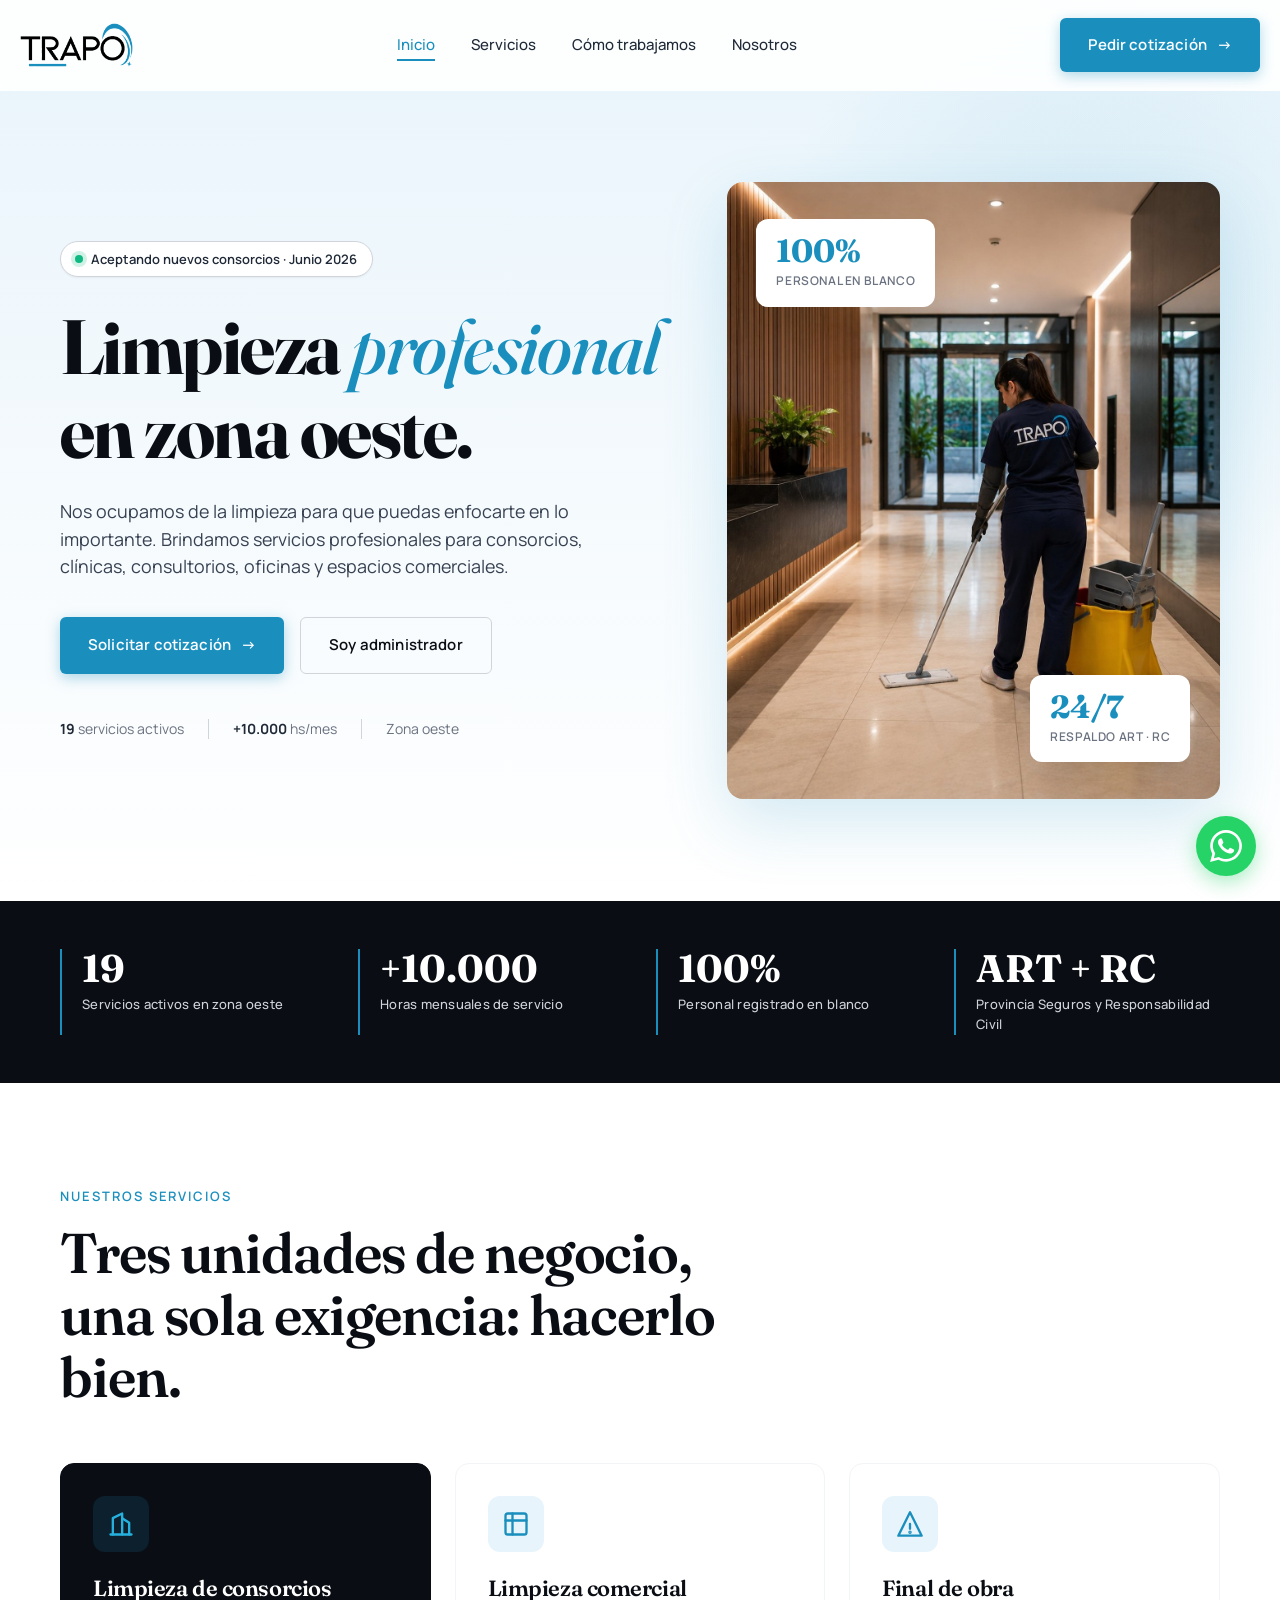
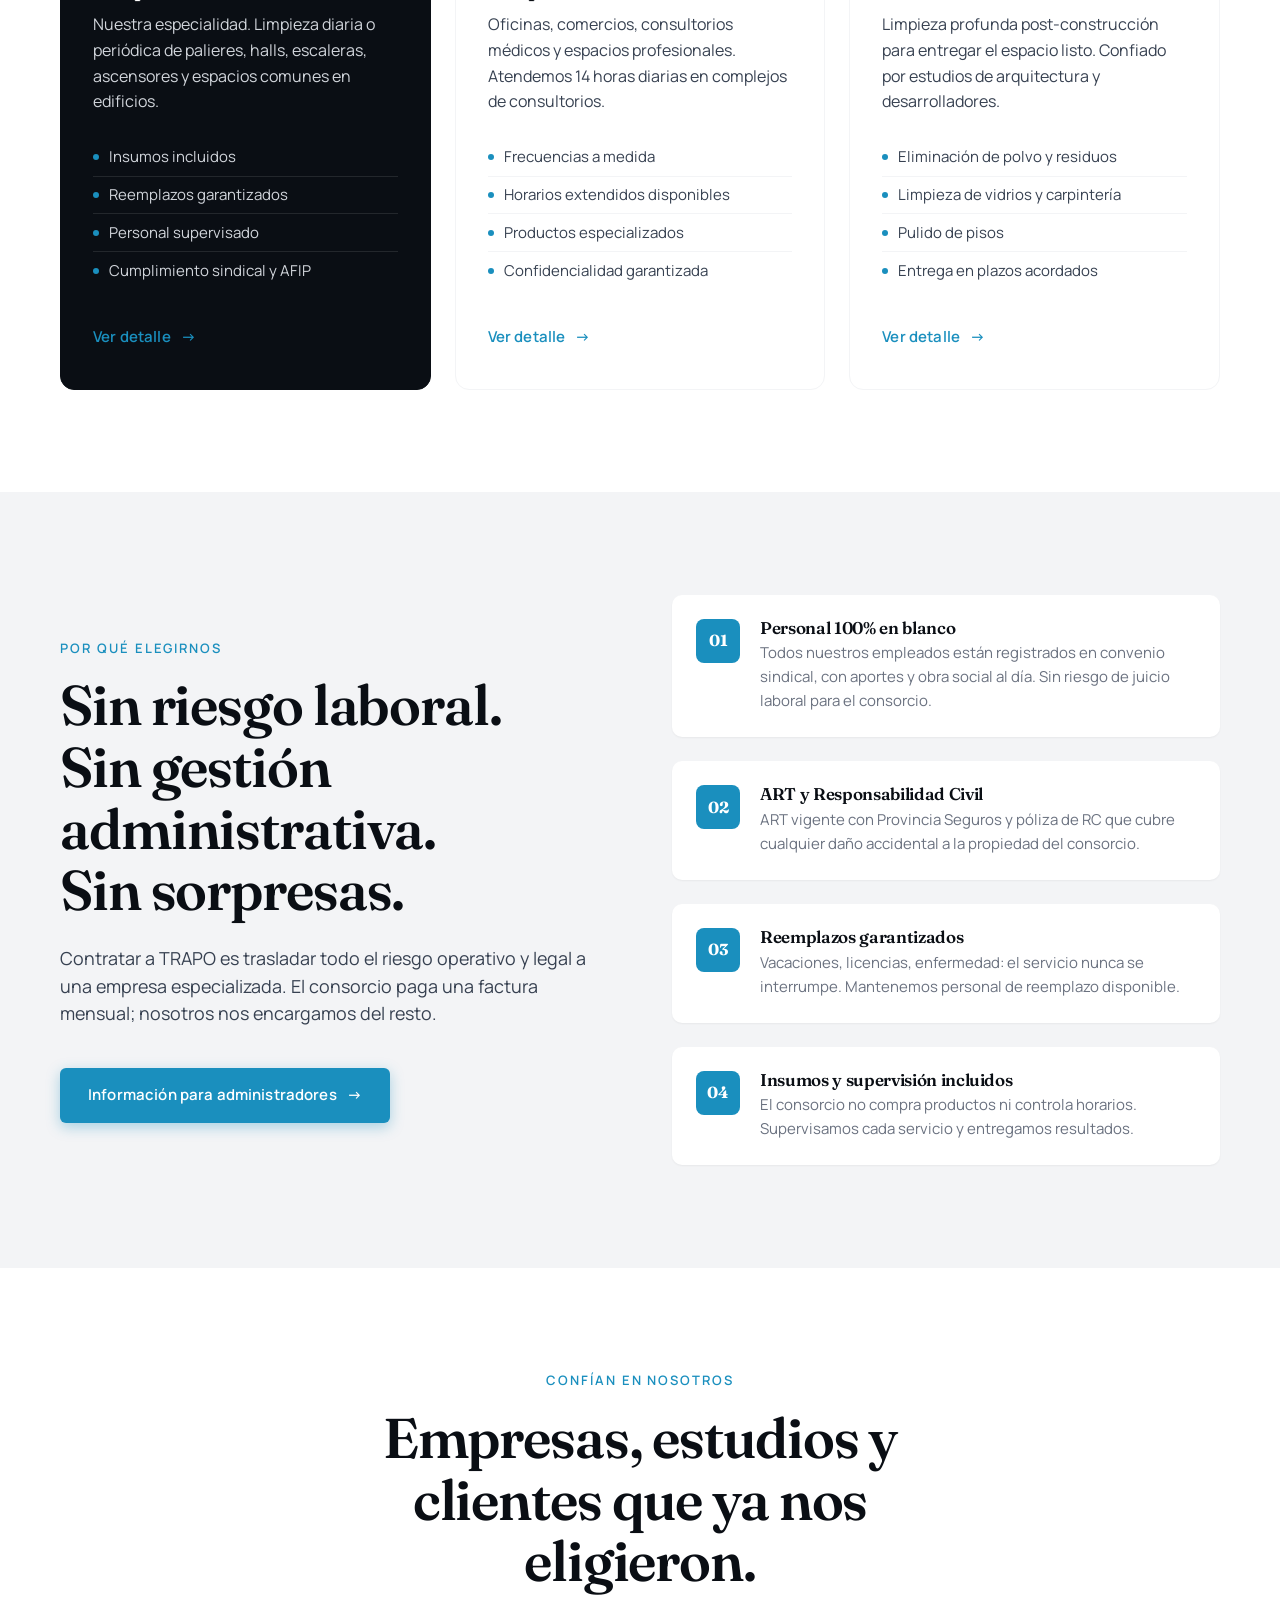
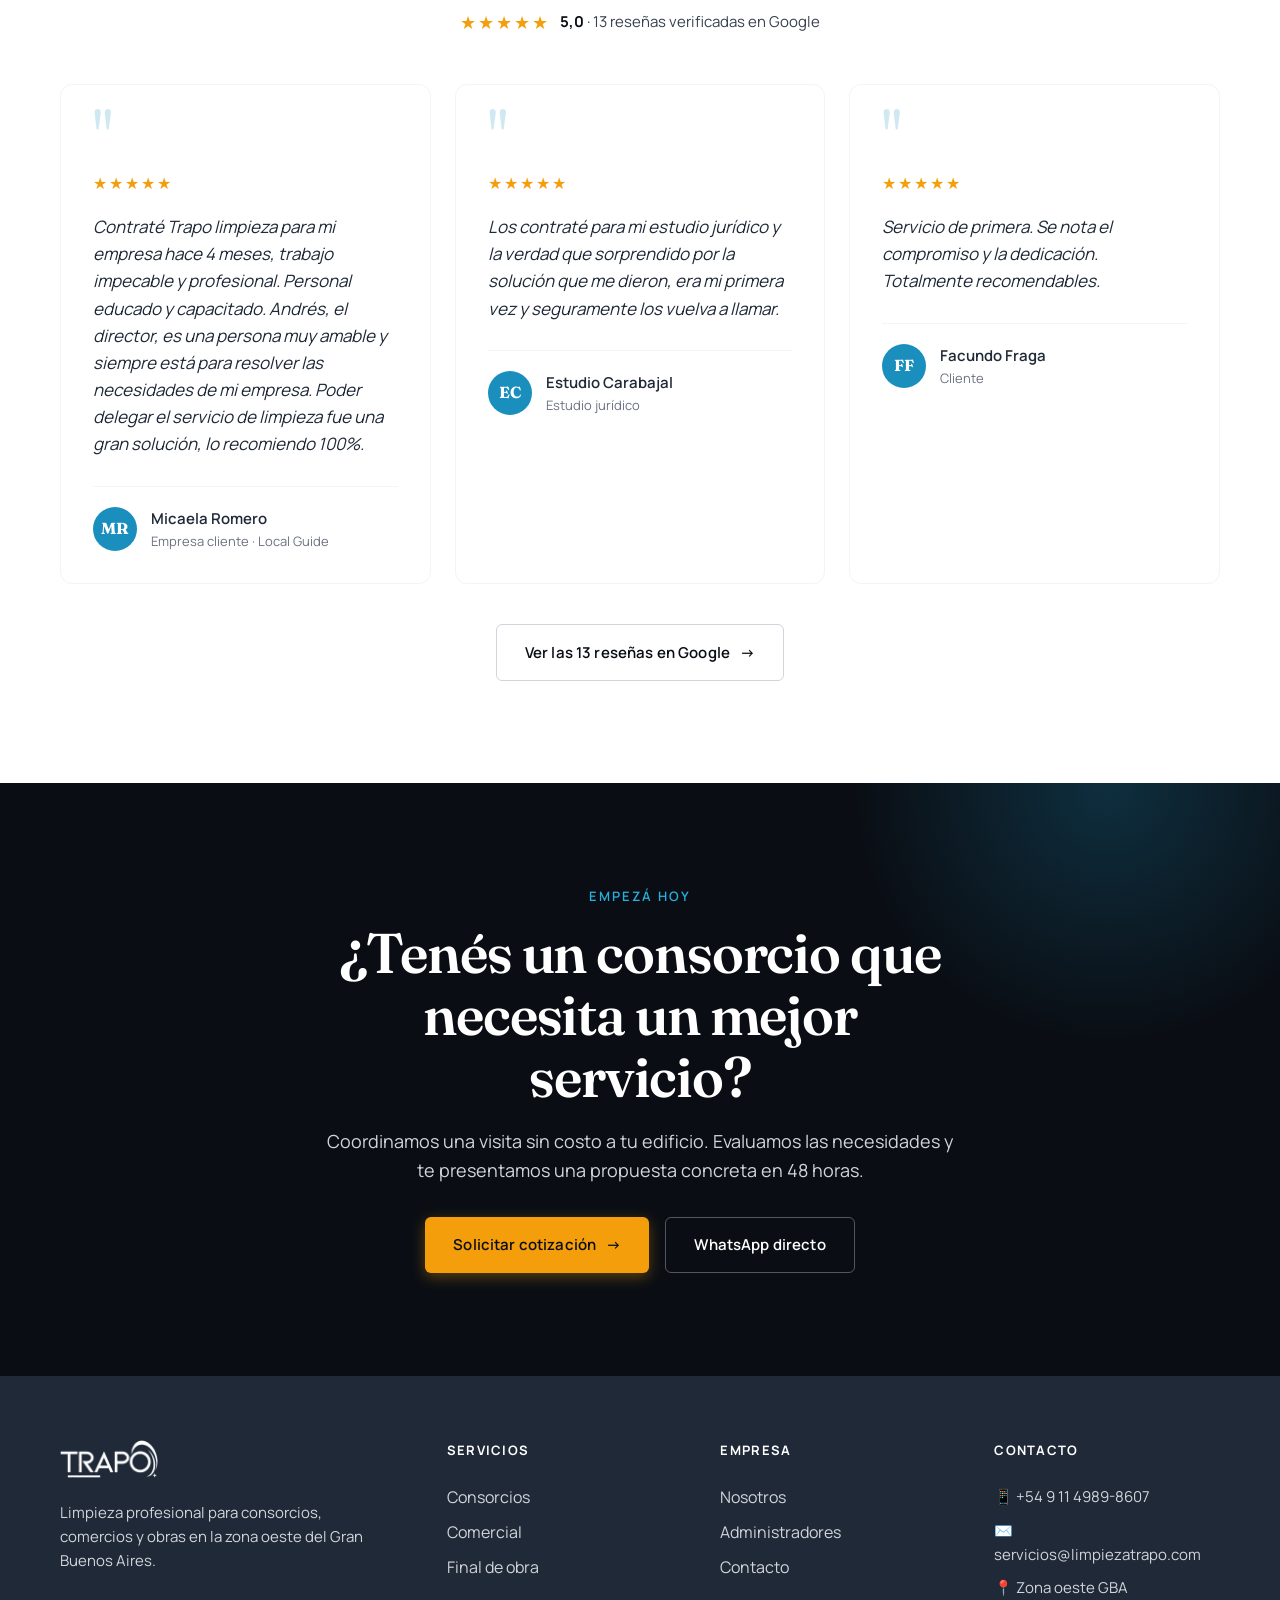
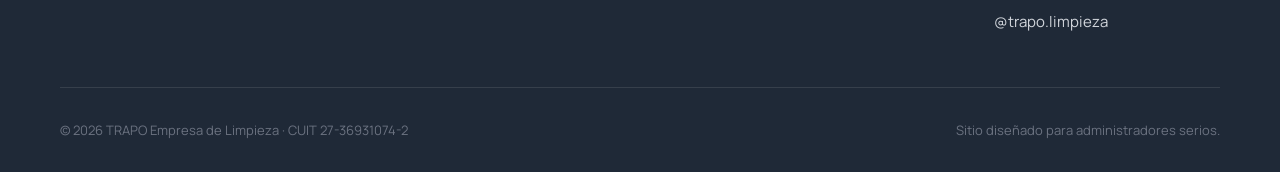
==== commit 8b11e3e6: "Completar sección de reseñas con testimonios reales de Google (5,0 estrellas) Reemplaza placeholders" ====
--- a/index.html
+++ b/index.html
@@ -9,7 +9,7 @@
   <meta property="og:description" content="Limpieza profesional para consorcios en zona oeste. Personal en blanco, ART y RC. Más de 10.000 horas mensuales de servicio.">
   <meta property="og:type" content="website">
   <link rel="icon" type="image/svg+xml" href="data:image/svg+xml,%3Csvg xmlns='http://www.w3.org/2000/svg' viewBox='0 0 100 100'%3E%3Crect width='100' height='100' rx='20' fill='%231A8FBE'/%3E%3Ctext x='50' y='68' font-family='Georgia' font-size='56' font-weight='bold' text-anchor='middle' fill='white'%3ET%3C/text%3E%3C/svg%3E">
-  <link rel="stylesheet" href="css/style.css?v=3">
+  <link rel="stylesheet" href="css/style.css?v=4">
 </head>
 <body>
 
@@ -212,51 +212,62 @@
     <div class="container">
       <div style="text-align: center; max-width: 680px; margin: 0 auto;" class="reveal">
         <div class="eyebrow">Confían en nosotros</div>
-        <h2 class="h-1">Administradores y estudios que ya nos eligieron.</h2>
+        <h2 class="h-1">Empresas, estudios y clientes que ya nos eligieron.</h2>
+        <div class="reviews-rating">
+          <span class="stars-lg">★★★★★</span>
+          <span><strong>5,0</strong> · 13 reseñas verificadas en Google</span>
+        </div>
       </div>
 
       <div class="references-grid">
         <div class="reference-card reveal">
           <div class="quote-mark">"</div>
+          <div class="stars">★★★★★</div>
           <blockquote>
-            [Espacio reservado para testimonio del administrador #1. Pedirle 2-3 líneas sobre cumplimiento y calidad del servicio.]
+            Contraté Trapo limpieza para mi empresa hace 4 meses, trabajo impecable y profesional. Personal educado y capacitado. Andrés, el director, es una persona muy amable y siempre está para resolver las necesidades de mi empresa. Poder delegar el servicio de limpieza fue una gran solución, lo recomiendo 100%.
           </blockquote>
           <div class="reference-author">
-            <div class="avatar">A1</div>
+            <div class="avatar">MR</div>
             <div>
-              <div class="name">Administrador #1</div>
-              <div class="role">Administración de consorcios</div>
+              <div class="name">Micaela Romero</div>
+              <div class="role">Empresa cliente · Local Guide</div>
             </div>
           </div>
         </div>
 
         <div class="reference-card reveal reveal-delay-1">
           <div class="quote-mark">"</div>
+          <div class="stars">★★★★★</div>
           <blockquote>
-            [Espacio reservado para testimonio del administrador #2. Pedirle 2-3 líneas.]
+            Los contraté para mi estudio jurídico y la verdad que sorprendido por la solución que me dieron, era mi primera vez y seguramente los vuelva a llamar.
           </blockquote>
           <div class="reference-author">
-            <div class="avatar">A2</div>
+            <div class="avatar">EC</div>
             <div>
-              <div class="name">Administrador #2</div>
-              <div class="role">Administración de consorcios</div>
+              <div class="name">Estudio Carabajal</div>
+              <div class="role">Estudio jurídico</div>
             </div>
           </div>
         </div>
 
         <div class="reference-card reveal reveal-delay-2">
           <div class="quote-mark">"</div>
+          <div class="stars">★★★★★</div>
           <blockquote>
-            [Espacio reservado para testimonio de Pablo Pérez Arquitectura sobre limpiezas finales de obra.]
+            Servicio de primera. Se nota el compromiso y la dedicación. Totalmente recomendables.
           </blockquote>
           <div class="reference-author">
-            <div class="avatar">PP</div>
+            <div class="avatar">FF</div>
             <div>
-              <div class="name">Pablo Pérez</div>
-              <div class="role">Pablo Pérez Arquitectura y Desarrollos</div>
+              <div class="name">Facundo Fraga</div>
+              <div class="role">Cliente</div>
             </div>
           </div>
         </div>
+      </div>
+
+      <div class="references-cta reveal">
+        <a href="https://www.google.com/maps?cid=11023907679893894284" target="_blank" rel="noopener" class="btn btn-outline">Ver las 13 reseñas en Google<span class="arrow">→</span></a>
       </div>
     </div>
   </section>
--- a/css/style.css
+++ b/css/style.css
@@ -665,6 +665,32 @@
 .reference-author .name { font-weight: 600; font-size: 0.9375rem; }
 .reference-author .role { font-size: 0.8125rem; color: var(--trapo-gray-500); }
 
+.reference-card .stars {
+  color: var(--trapo-accent);
+  font-size: 1rem;
+  letter-spacing: 2px;
+  margin-bottom: 1rem;
+}
+.reviews-rating {
+  display: flex;
+  align-items: center;
+  justify-content: center;
+  gap: 0.6rem;
+  margin-top: 1rem;
+  font-size: 0.9375rem;
+  color: var(--trapo-gray-700);
+}
+.reviews-rating .stars-lg {
+  color: var(--trapo-accent);
+  letter-spacing: 2px;
+  font-size: 1.1rem;
+}
+.reviews-rating strong { color: var(--trapo-black); }
+.references-cta {
+  text-align: center;
+  margin-top: 2.5rem;
+}
+
 /* ============================================
    CTA Final
    ============================================ */
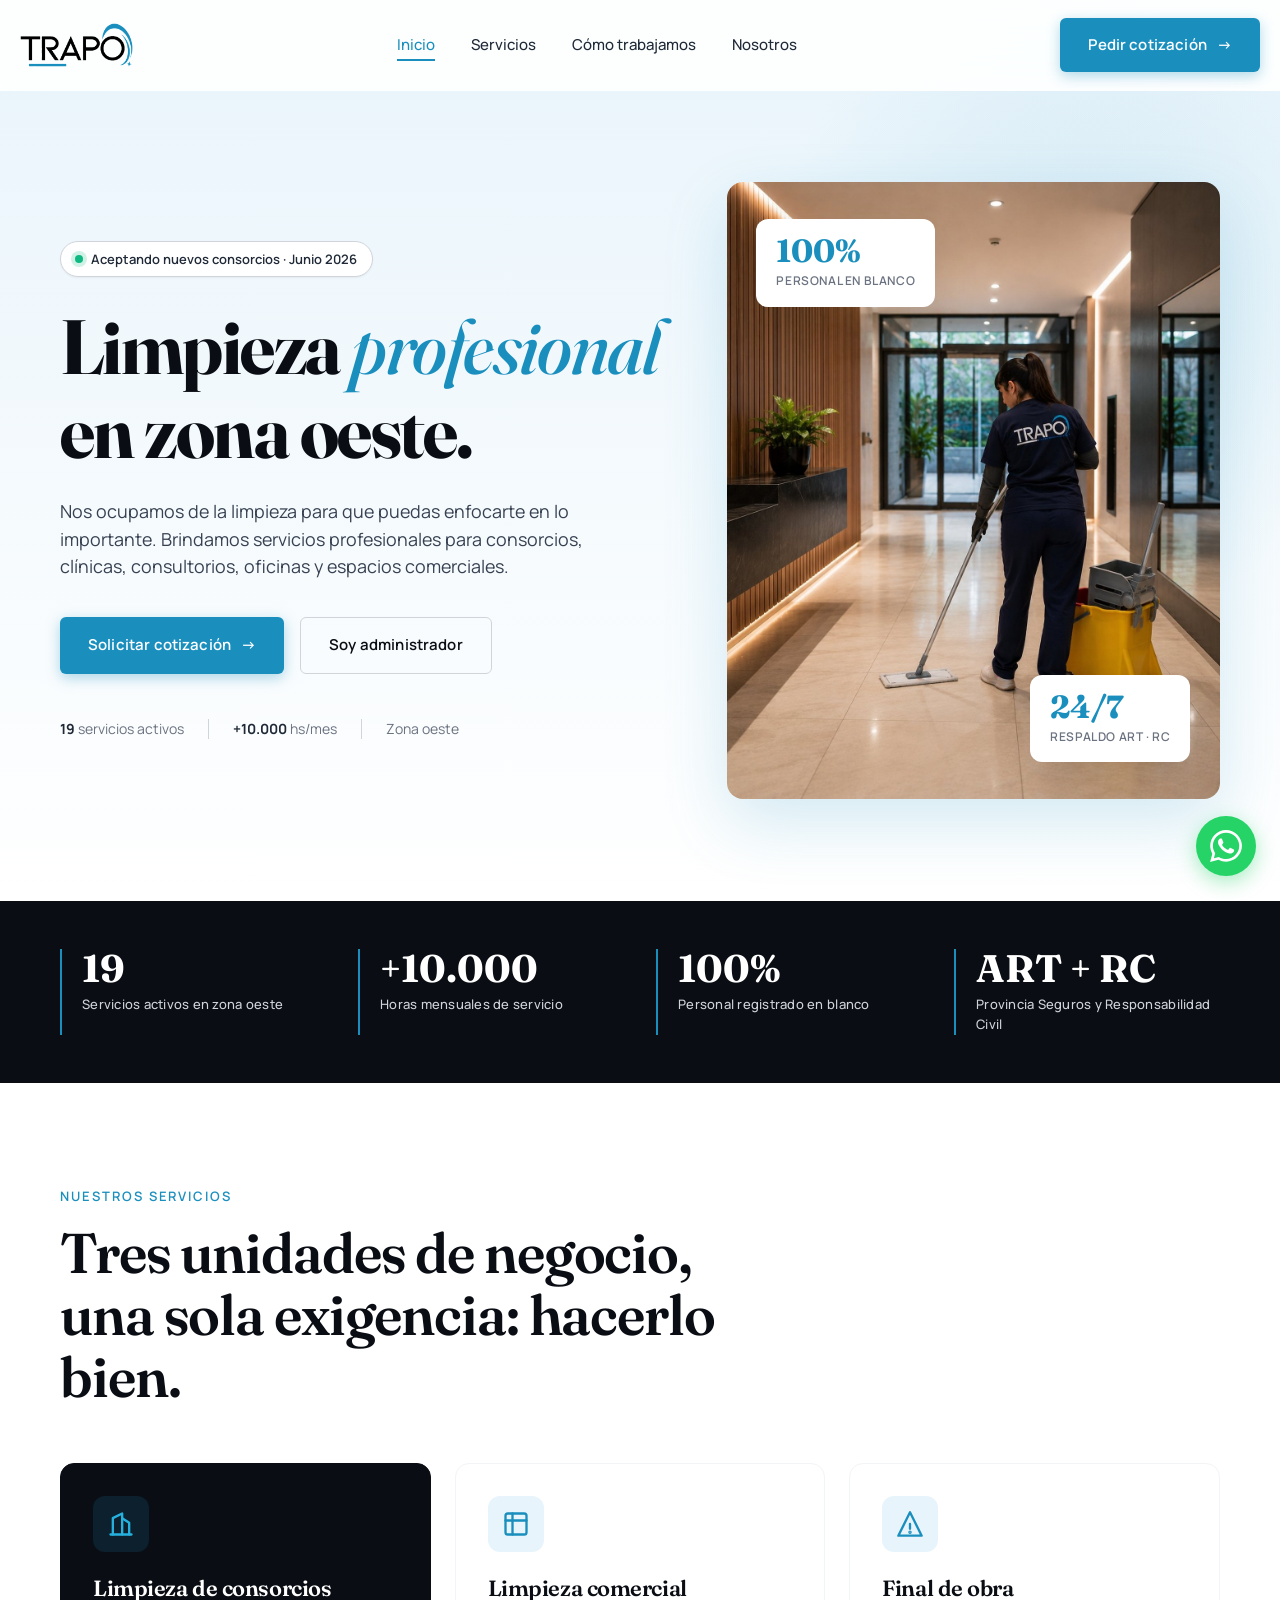
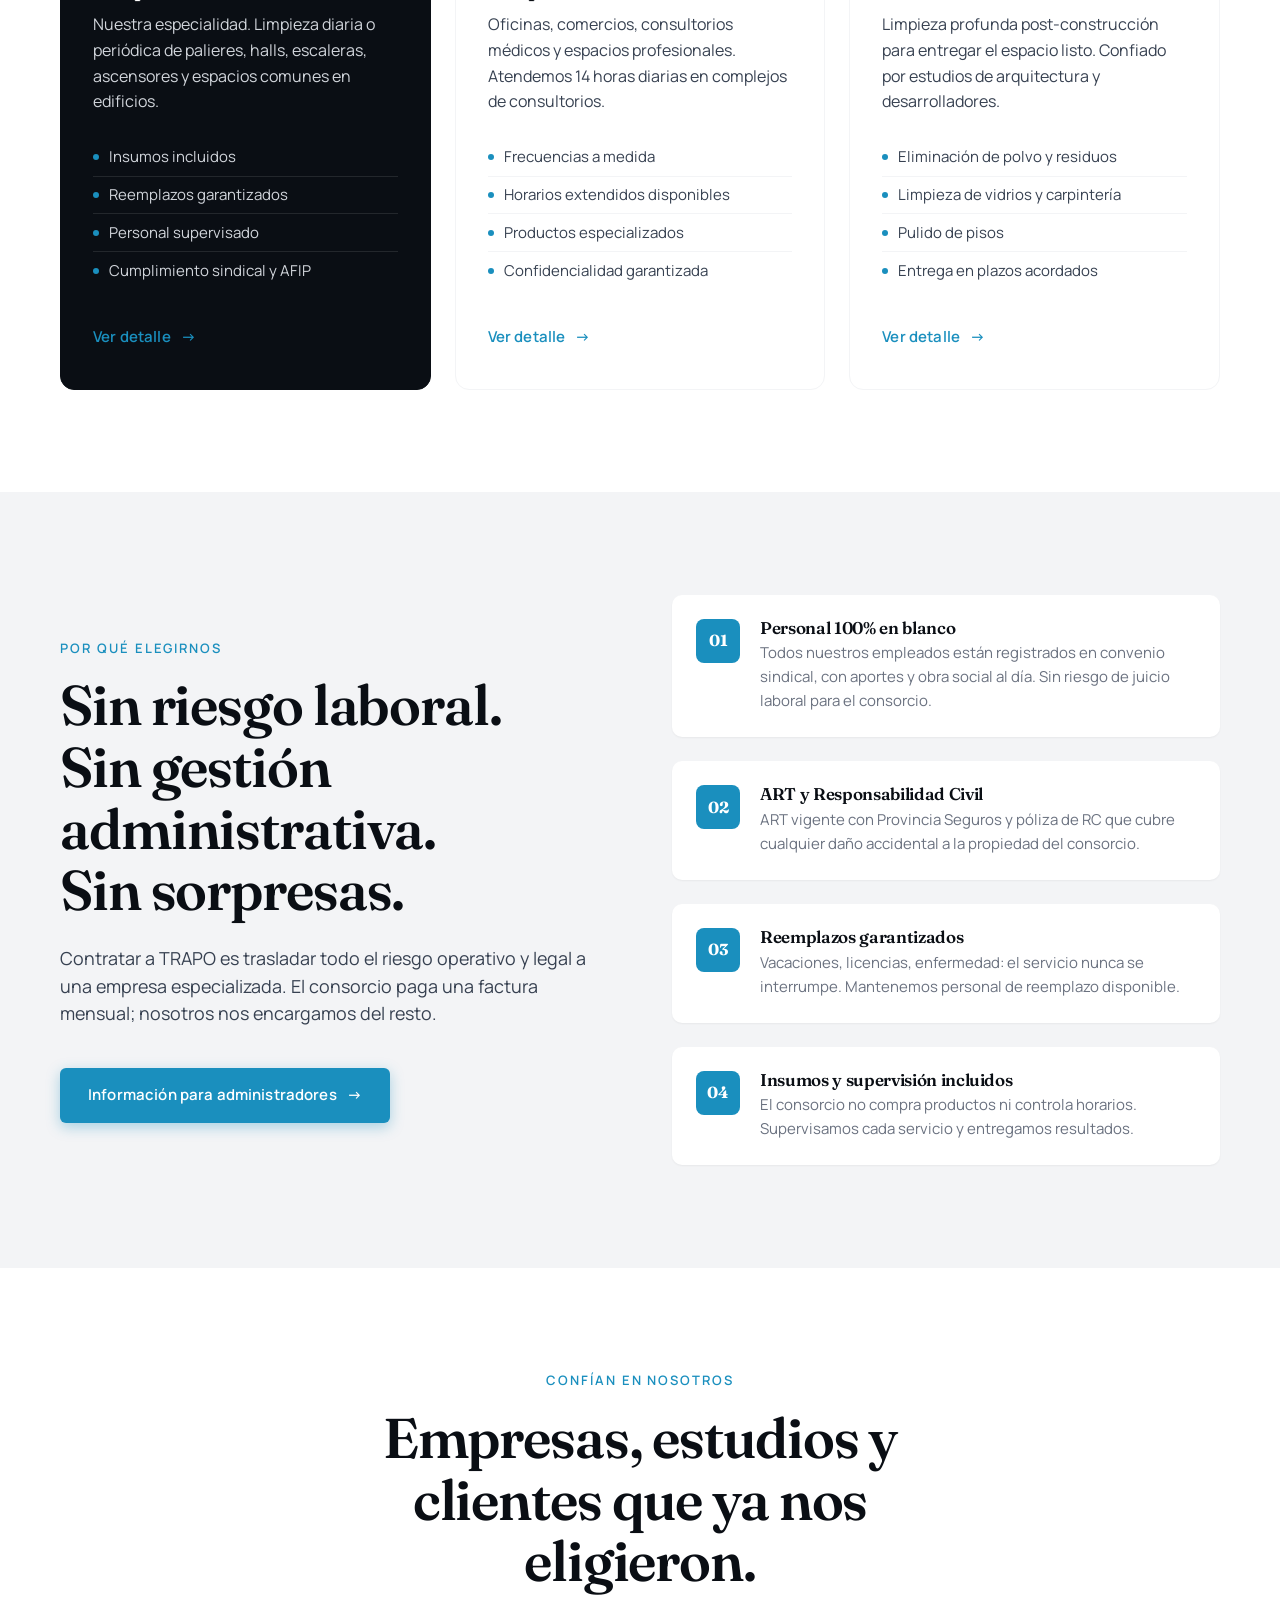
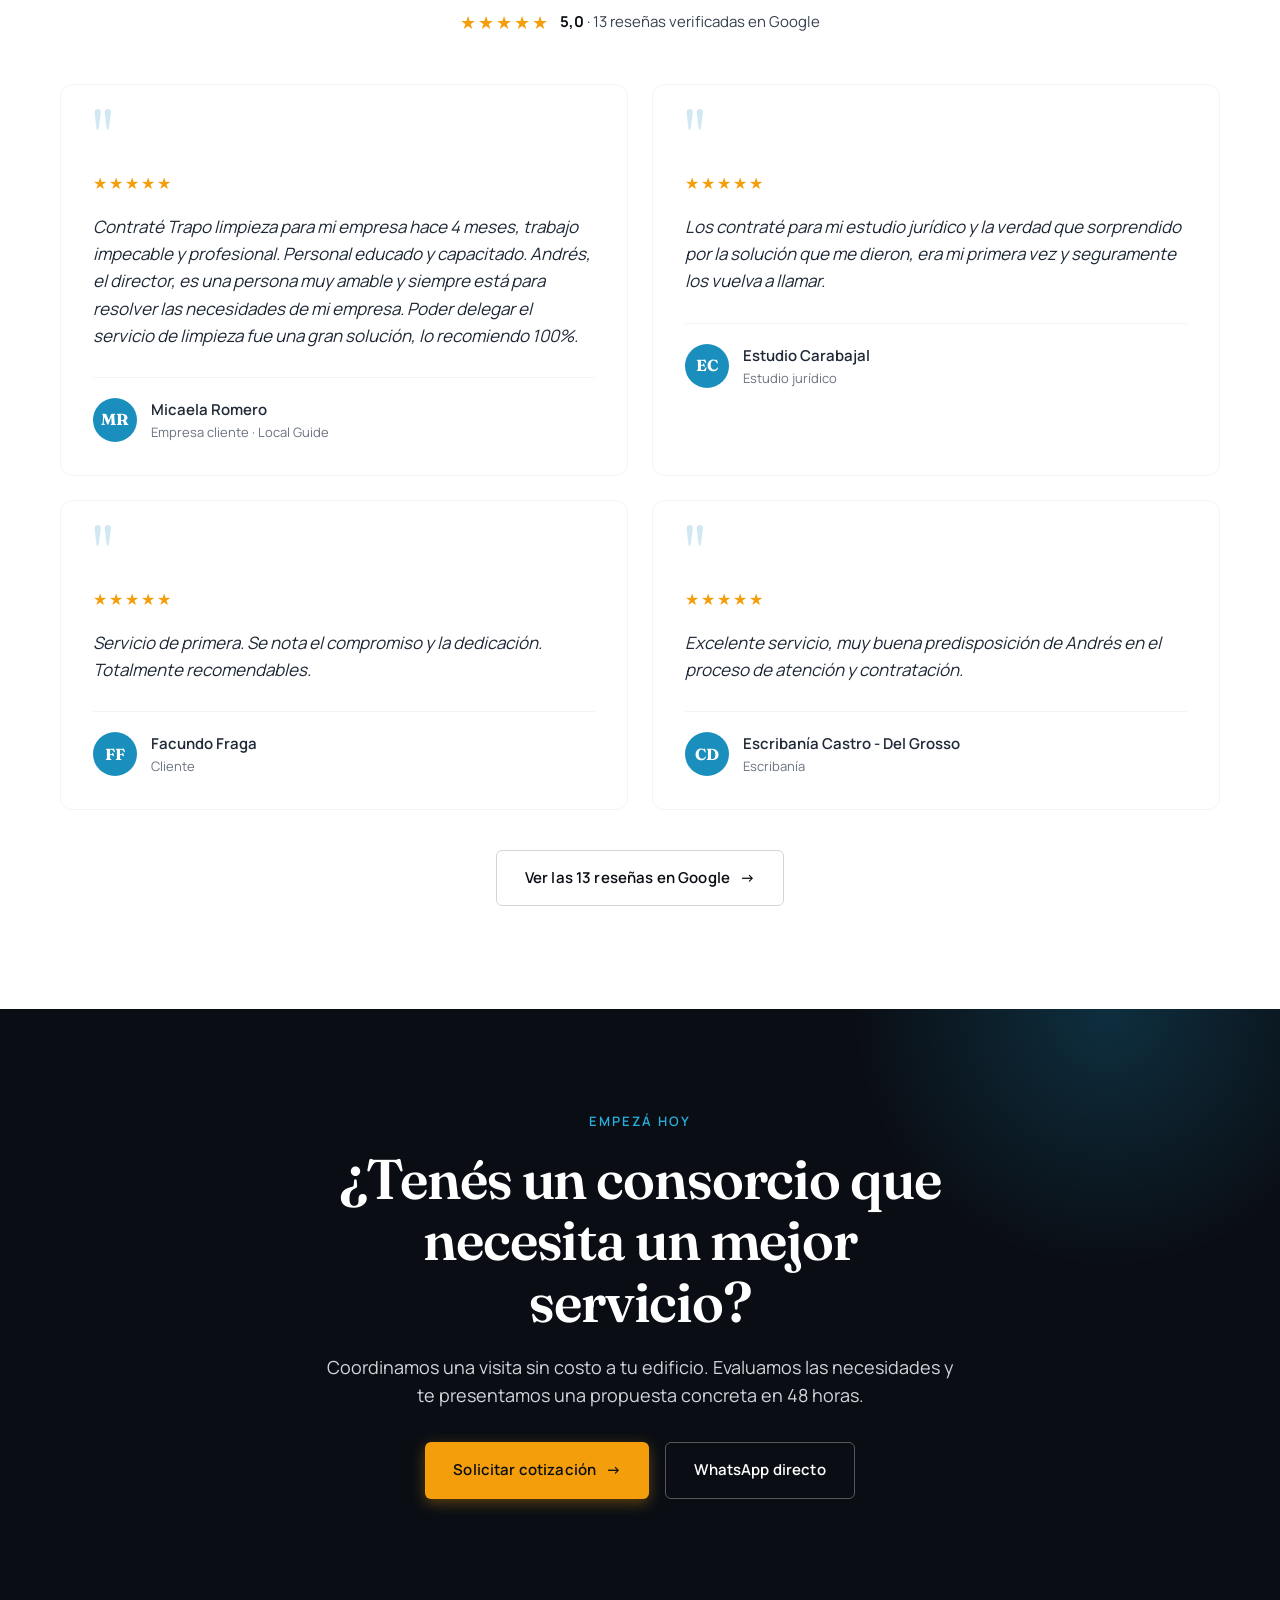
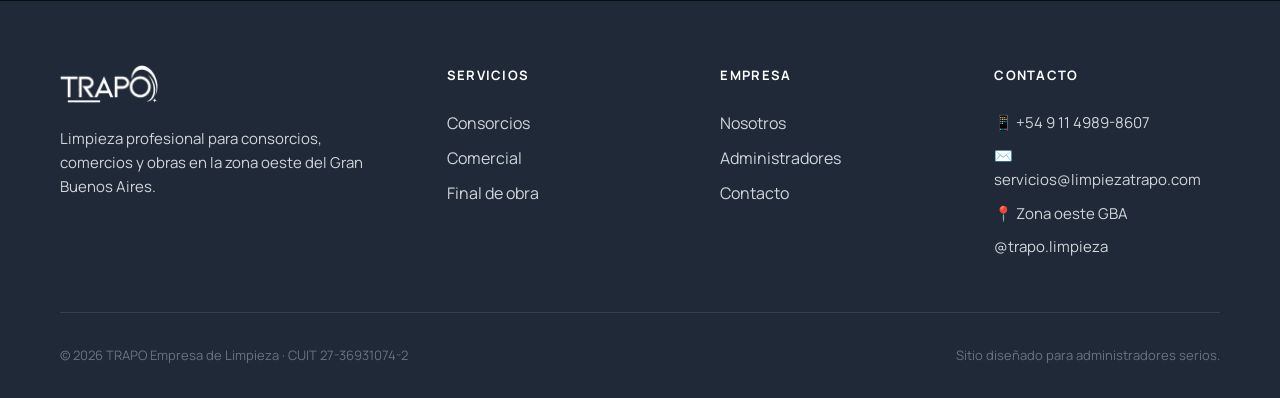
==== commit f6611639: "Sumar 4ta reseña (Escribanía Castro - Del Grosso) y pasar grilla a 2x2 Avatar 'CD' para diferenciarl" ====
--- a/index.html
+++ b/index.html
@@ -9,7 +9,7 @@
   <meta property="og:description" content="Limpieza profesional para consorcios en zona oeste. Personal en blanco, ART y RC. Más de 10.000 horas mensuales de servicio.">
   <meta property="og:type" content="website">
   <link rel="icon" type="image/svg+xml" href="data:image/svg+xml,%3Csvg xmlns='http://www.w3.org/2000/svg' viewBox='0 0 100 100'%3E%3Crect width='100' height='100' rx='20' fill='%231A8FBE'/%3E%3Ctext x='50' y='68' font-family='Georgia' font-size='56' font-weight='bold' text-anchor='middle' fill='white'%3ET%3C/text%3E%3C/svg%3E">
-  <link rel="stylesheet" href="css/style.css?v=4">
+  <link rel="stylesheet" href="css/style.css?v=5">
 </head>
 <body>
 
@@ -264,6 +264,21 @@
             </div>
           </div>
         </div>
+
+        <div class="reference-card reveal reveal-delay-3">
+          <div class="quote-mark">"</div>
+          <div class="stars">★★★★★</div>
+          <blockquote>
+            Excelente servicio, muy buena predisposición de Andrés en el proceso de atención y contratación.
+          </blockquote>
+          <div class="reference-author">
+            <div class="avatar">CD</div>
+            <div>
+              <div class="name">Escribanía Castro - Del Grosso</div>
+              <div class="role">Escribanía</div>
+            </div>
+          </div>
+        </div>
       </div>
 
       <div class="references-cta reveal">
--- a/css/style.css
+++ b/css/style.css
@@ -618,7 +618,7 @@
    ============================================ */
 .references-grid {
   display: grid;
-  grid-template-columns: repeat(3, 1fr);
+  grid-template-columns: repeat(2, 1fr);
   gap: 1.5rem;
   margin-top: 3rem;
 }
